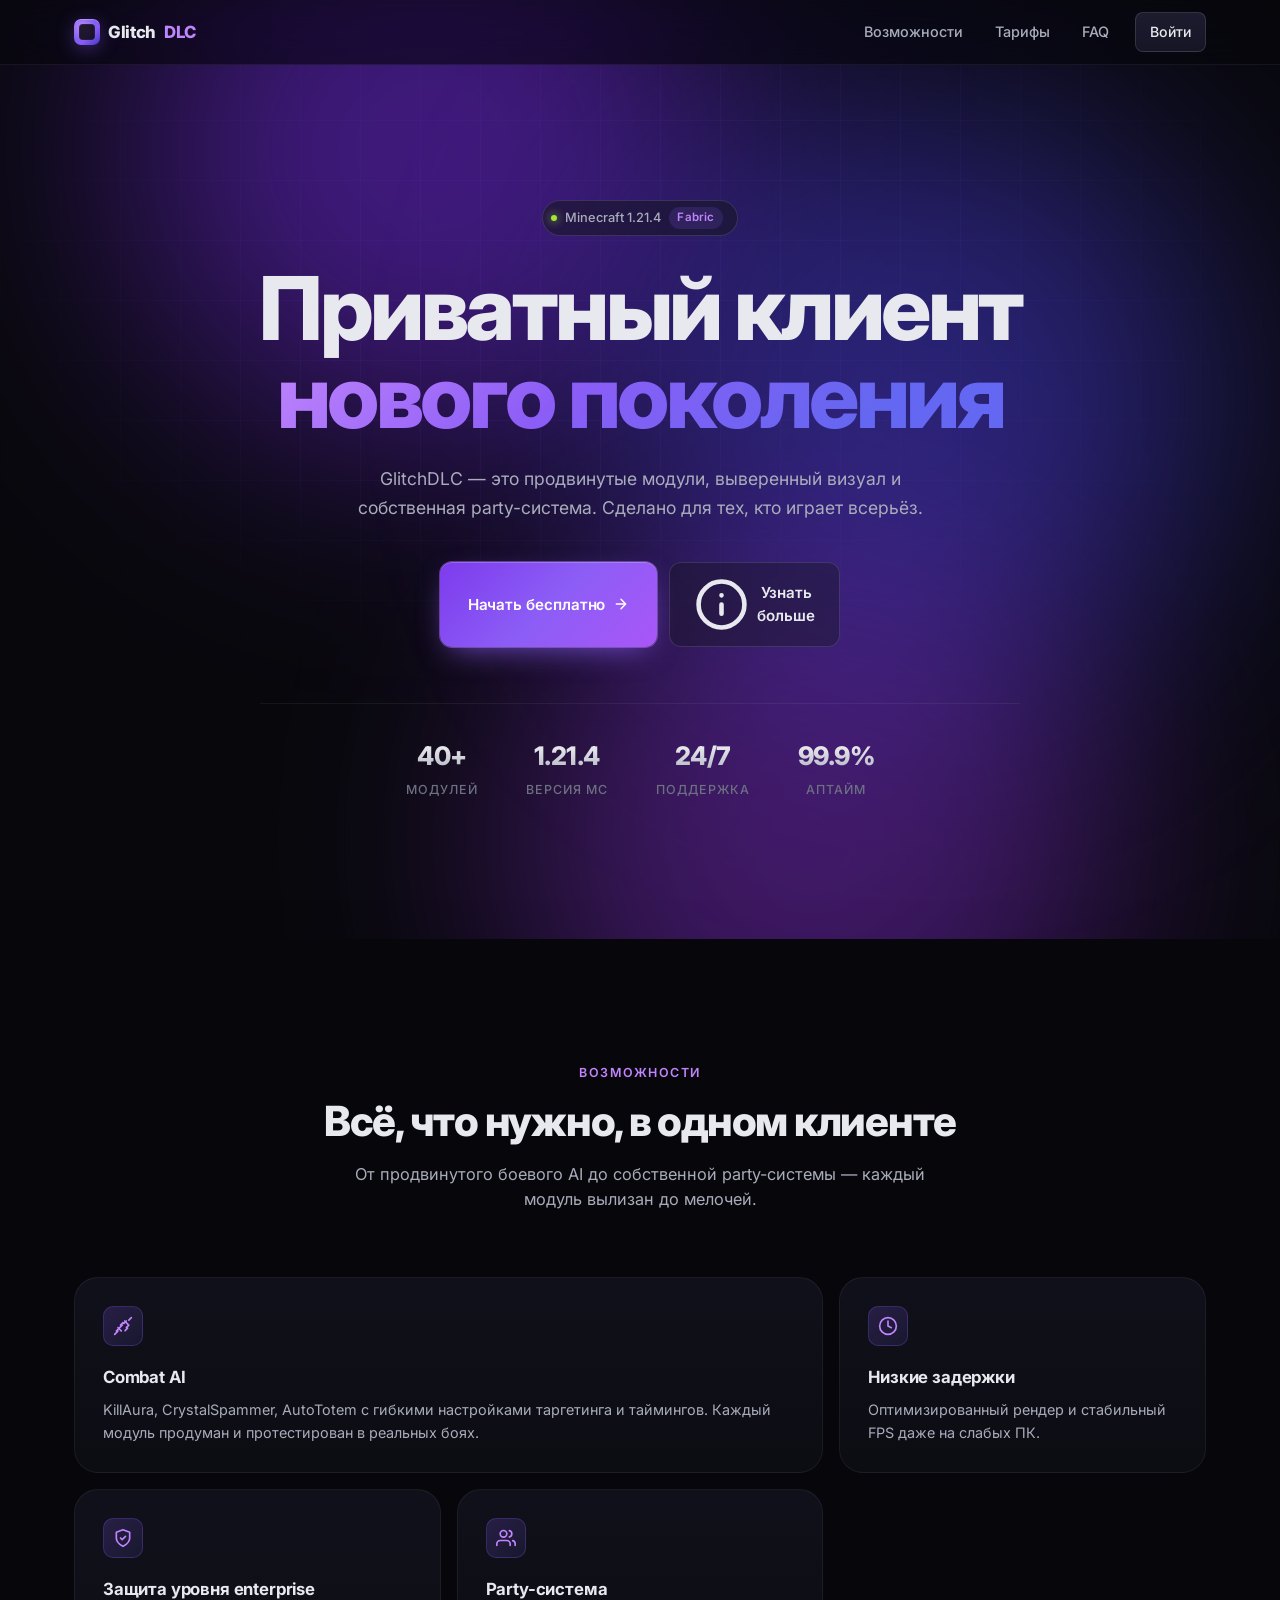
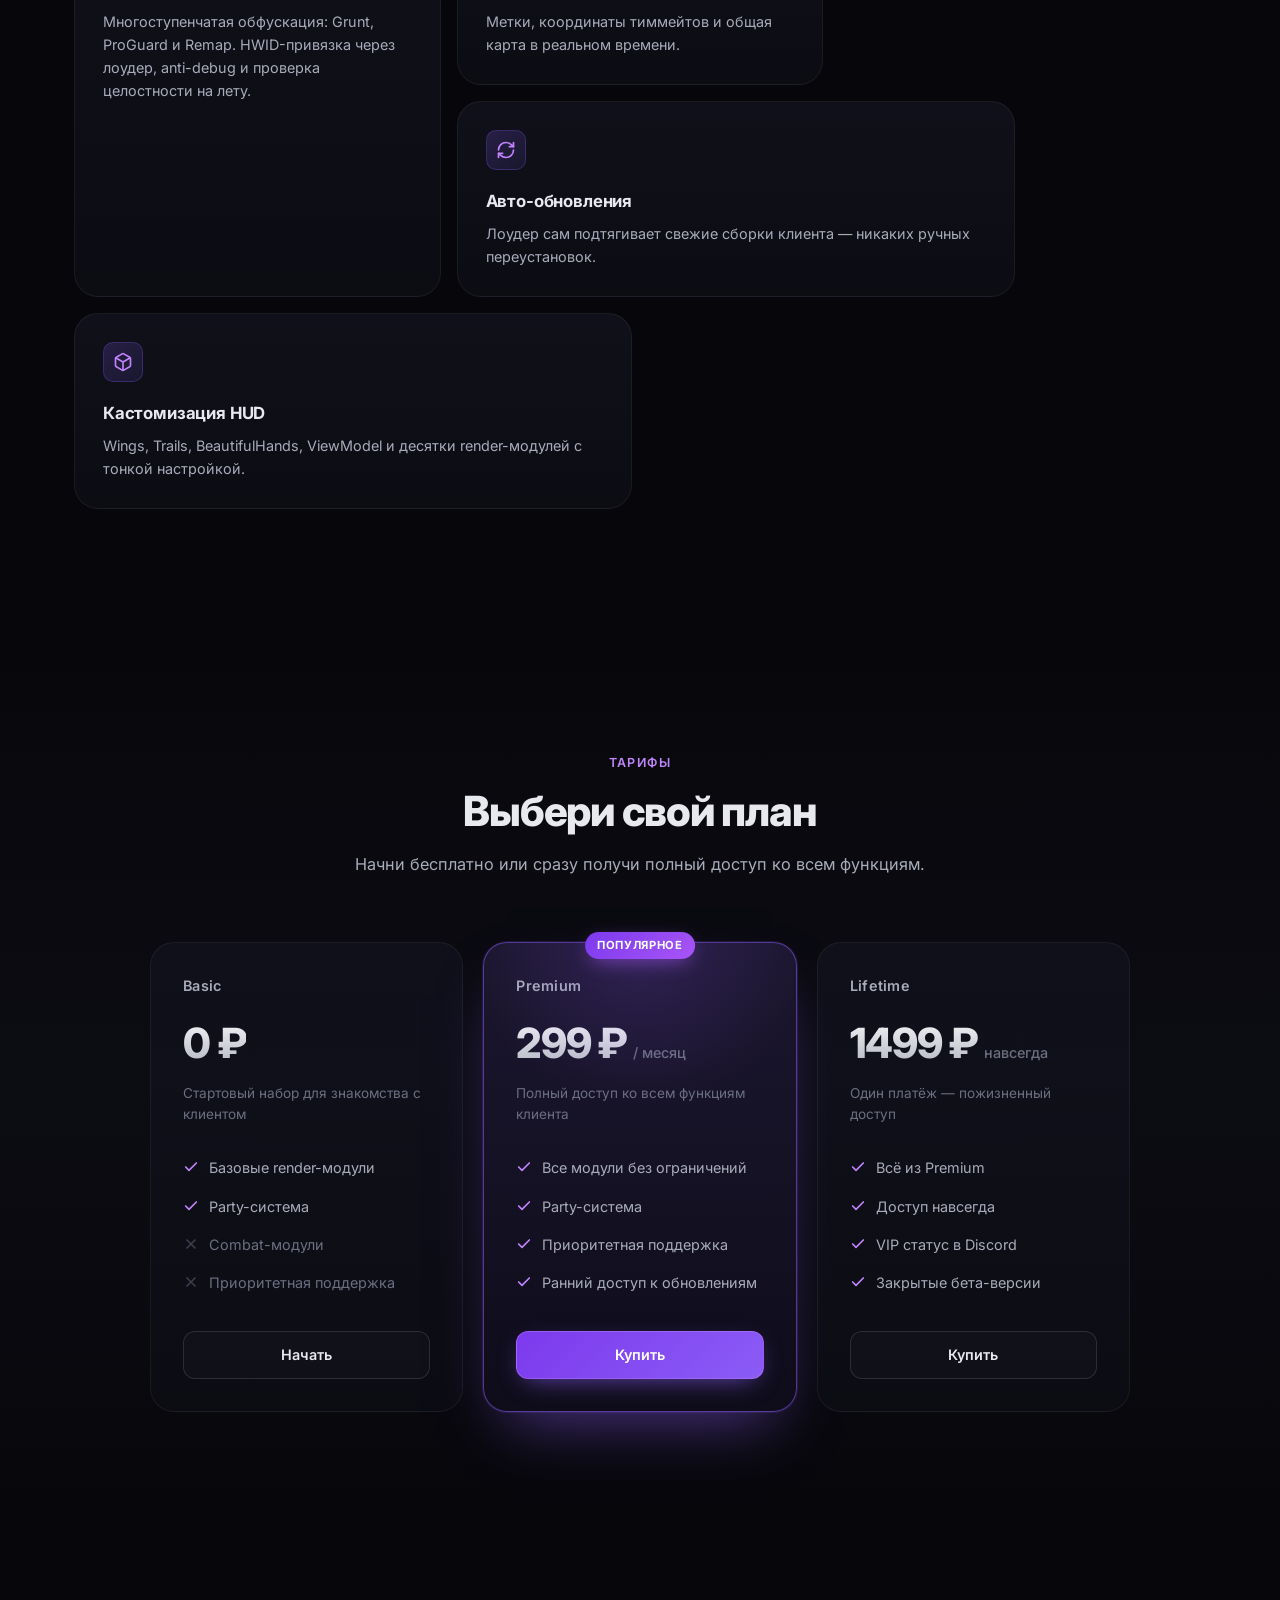
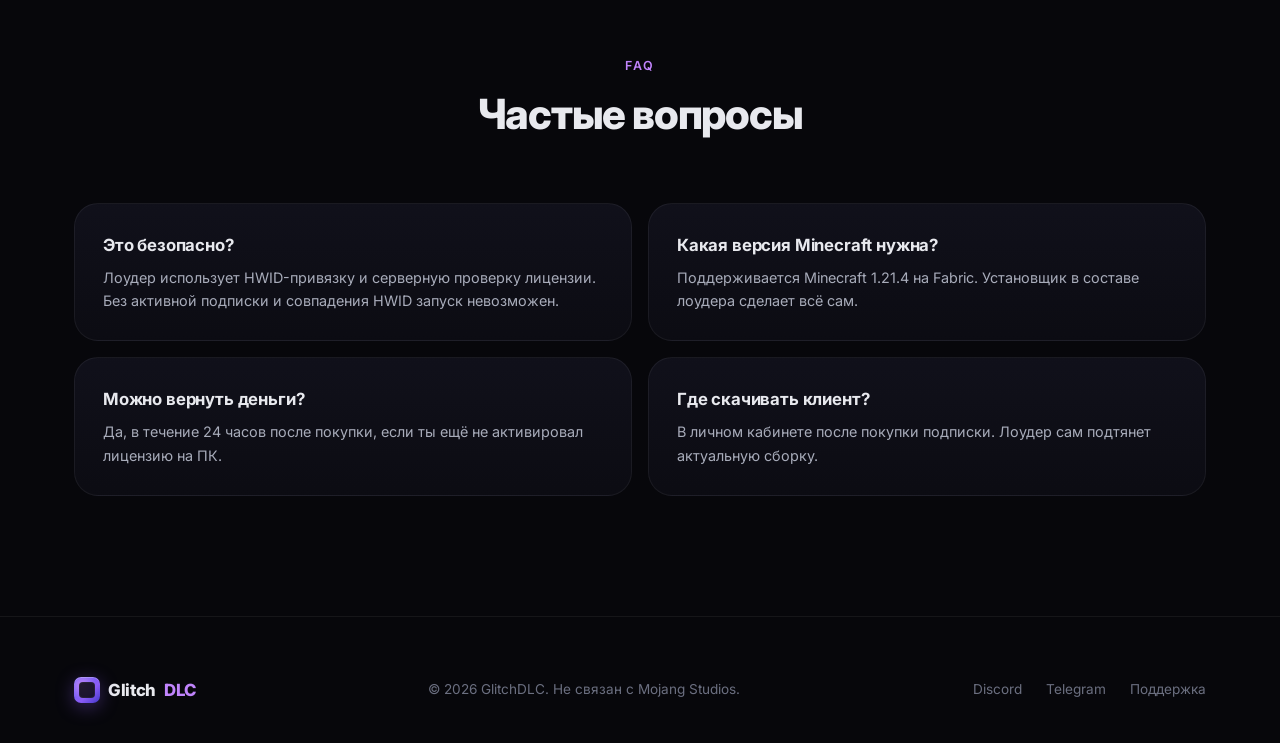
==== index.html @ 5d83c2c0 "Add files via upload" ====
<!DOCTYPE html>
<html lang="ru">
<head>
  <meta charset="UTF-8" />
  <meta name="viewport" content="width=device-width, initial-scale=1.0" />
  <title>GlitchDLC — приватный Minecraft клиент</title>
  <meta name="description" content="GlitchDLC — приватный клиент для Minecraft 1.21.4 с продвинутыми модулями, party-системой и надёжной защитой." />
  <link rel="stylesheet" href="style.css" />
  <link rel="preconnect" href="https://fonts.googleapis.com" />
  <link rel="preconnect" href="https://fonts.gstatic.com" crossorigin />
  <link href="https://fonts.googleapis.com/css2?family=Inter:wght@400;500;600;700;800&family=JetBrains+Mono:wght@400;500&display=swap" rel="stylesheet" />
</head>
<body>

<!-- NAV -->
<nav class="nav">
  <div class="nav-inner">
    <a class="logo" href="/">
      <span class="logo-mark"></span>
      Glitch<span>DLC</span>
    </a>
    <div class="nav-links">
      <a href="#features">Возможности</a>
      <a href="#pricing">Тарифы</a>
      <a href="#faq">FAQ</a>
      <a href="dashboard.html" class="btn-nav btn-primary-nav" id="nav-dashboard">Кабинет</a>
      <a href="login.html"     class="btn-nav" id="nav-login">Войти</a>
    </div>
  </div>
</nav>

<!-- HERO -->
<section class="hero">
  <div class="hero-grid"></div>
  <div class="hero-glow g1"></div>
  <div class="hero-glow g2"></div>
  <div class="hero-glow g3"></div>

  <div class="container">
    <div class="eyebrow fade-in">
      <span class="dot"></span>
      <span>Minecraft 1.21.4</span>
      <span class="pill">Fabric</span>
    </div>

    <h1 class="fade-in d1">
      Приватный клиент<br />
      <span class="gradient">нового поколения</span>
    </h1>

    <p class="hero-sub fade-in d2">
      GlitchDLC — это продвинутые модули, выверенный визуал и собственная party-система.
      Сделано для тех, кто играет всерьёз.
    </p>

    <div class="hero-btns fade-in d3">
      <a href="register.html" class="btn-primary">
        Начать бесплатно
        <svg viewBox="0 0 24 24" fill="none" stroke="currentColor" stroke-width="2.2" stroke-linecap="round" stroke-linejoin="round"><path d="M5 12h14M12 5l7 7-7 7"/></svg>
      </a>
      <a href="#features" class="btn-ghost">
        <svg viewBox="0 0 24 24" fill="none" stroke="currentColor" stroke-width="2" stroke-linecap="round" stroke-linejoin="round"><circle cx="12" cy="12" r="10"/><path d="M12 16v-4M12 8h.01"/></svg>
        Узнать больше
      </a>
    </div>

    <div class="hero-stats fade-in d4">
      <div class="hero-stat">
        <div class="value">40+</div>
        <div class="label">Модулей</div>
      </div>
      <div class="hero-stat">
        <div class="value">1.21.4</div>
        <div class="label">Версия MC</div>
      </div>
      <div class="hero-stat">
        <div class="value">24/7</div>
        <div class="label">Поддержка</div>
      </div>
      <div class="hero-stat">
        <div class="value">99.9%</div>
        <div class="label">Аптайм</div>
      </div>
    </div>
  </div>
</section>

<!-- FEATURES -->
<section class="section" id="features">
  <div class="container">
    <div class="section-head">
      <div class="section-eyebrow">Возможности</div>
      <h2 class="section-title">Всё, что нужно, в одном клиенте</h2>
      <p class="section-sub">От продвинутого боевого AI до собственной party-системы — каждый модуль вылизан до мелочей.</p>
    </div>

    <div class="features-grid">

      <div class="feature f-wide">
        <span class="feature-icon">
          <svg viewBox="0 0 24 24" fill="none" stroke="currentColor" stroke-width="2" stroke-linecap="round" stroke-linejoin="round"><path d="m14.5 17.5 3-3M9 11l3-3M2 22l3-3M22 2l-3 3M16 6l-3 3M11 11l-7 7M19 11l-3 3M6 18l-3 3"/><path d="m6 14 4 4M14 6l4 4"/></svg>
        </span>
        <h3>Combat AI</h3>
        <p>KillAura, CrystalSpammer, AutoTotem с гибкими настройками таргетинга и таймингов. Каждый модуль продуман и протестирован в реальных боях.</p>
      </div>

      <div class="feature f-third">
        <span class="feature-icon">
          <svg viewBox="0 0 24 24" fill="none" stroke="currentColor" stroke-width="2" stroke-linecap="round" stroke-linejoin="round"><circle cx="12" cy="12" r="10"/><path d="M12 6v6l4 2"/></svg>
        </span>
        <h3>Низкие задержки</h3>
        <p>Оптимизированный рендер и стабильный FPS даже на слабых ПК.</p>
      </div>

      <div class="feature f-tall">
        <span class="feature-icon">
          <svg viewBox="0 0 24 24" fill="none" stroke="currentColor" stroke-width="2" stroke-linecap="round" stroke-linejoin="round"><path d="M12 22s8-4 8-10V5l-8-3-8 3v7c0 6 8 10 8 10Z"/><path d="m9 12 2 2 4-4"/></svg>
        </span>
        <h3>Защита уровня enterprise</h3>
        <p>Многоступенчатая обфускация: Grunt, ProGuard и Remap. HWID-привязка через лоудер, anti-debug и проверка целостности на лету.</p>
      </div>

      <div class="feature f-third">
        <span class="feature-icon">
          <svg viewBox="0 0 24 24" fill="none" stroke="currentColor" stroke-width="2" stroke-linecap="round" stroke-linejoin="round"><path d="M17 21v-2a4 4 0 0 0-4-4H5a4 4 0 0 0-4 4v2"/><circle cx="9" cy="7" r="4"/><path d="M23 21v-2a4 4 0 0 0-3-3.87M16 3.13a4 4 0 0 1 0 7.75"/></svg>
        </span>
        <h3>Party-система</h3>
        <p>Метки, координаты тиммейтов и общая карта в реальном времени.</p>
      </div>

      <div class="feature f-half">
        <span class="feature-icon">
          <svg viewBox="0 0 24 24" fill="none" stroke="currentColor" stroke-width="2" stroke-linecap="round" stroke-linejoin="round"><path d="M3 12a9 9 0 0 1 9-9 9.75 9.75 0 0 1 6.74 2.74L21 8"/><path d="M21 3v5h-5M21 12a9 9 0 0 1-9 9 9.75 9.75 0 0 1-6.74-2.74L3 16"/><path d="M3 21v-5h5"/></svg>
        </span>
        <h3>Авто-обновления</h3>
        <p>Лоудер сам подтягивает свежие сборки клиента — никаких ручных переустановок.</p>
      </div>

      <div class="feature f-half">
        <span class="feature-icon">
          <svg viewBox="0 0 24 24" fill="none" stroke="currentColor" stroke-width="2" stroke-linecap="round" stroke-linejoin="round"><path d="M21 16V8a2 2 0 0 0-1-1.73l-7-4a2 2 0 0 0-2 0l-7 4A2 2 0 0 0 3 8v8a2 2 0 0 0 1 1.73l7 4a2 2 0 0 0 2 0l7-4A2 2 0 0 0 21 16Z"/><path d="m3.3 7 8.7 5 8.7-5M12 22V12"/></svg>
        </span>
        <h3>Кастомизация HUD</h3>
        <p>Wings, Trails, BeautifulHands, ViewModel и десятки render-модулей с тонкой настройкой.</p>
      </div>

    </div>
  </div>
</section>

<!-- PRICING -->
<section class="section pricing" id="pricing">
  <div class="container">
    <div class="section-head">
      <div class="section-eyebrow">Тарифы</div>
      <h2 class="section-title">Выбери свой план</h2>
      <p class="section-sub">Начни бесплатно или сразу получи полный доступ ко всем функциям.</p>
    </div>

    <div class="pricing-grid">

      <div class="plan">
        <div class="plan-name">Basic</div>
        <div class="plan-price">
          <span class="num">0 ₽</span>
        </div>
        <div class="plan-desc">Стартовый набор для знакомства с клиентом</div>
        <ul class="plan-features">
          <li><svg viewBox="0 0 24 24" fill="none" stroke="currentColor" stroke-width="2.5" stroke-linecap="round" stroke-linejoin="round"><polyline points="20 6 9 17 4 12"/></svg>Базовые render-модули</li>
          <li><svg viewBox="0 0 24 24" fill="none" stroke="currentColor" stroke-width="2.5" stroke-linecap="round" stroke-linejoin="round"><polyline points="20 6 9 17 4 12"/></svg>Party-система</li>
          <li class="muted"><svg viewBox="0 0 24 24" fill="none" stroke="currentColor" stroke-width="2.5" stroke-linecap="round" stroke-linejoin="round"><line x1="18" y1="6" x2="6" y2="18"/><line x1="6" y1="6" x2="18" y2="18"/></svg>Combat-модули</li>
          <li class="muted"><svg viewBox="0 0 24 24" fill="none" stroke="currentColor" stroke-width="2.5" stroke-linecap="round" stroke-linejoin="round"><line x1="18" y1="6" x2="6" y2="18"/><line x1="6" y1="6" x2="18" y2="18"/></svg>Приоритетная поддержка</li>
        </ul>
        <a href="register.html" class="btn-plan">Начать</a>
      </div>

      <div class="plan popular">
        <div class="plan-badge">Популярное</div>
        <div class="plan-name">Premium</div>
        <div class="plan-price">
          <span class="num">299 ₽</span>
          <span class="per">/ месяц</span>
        </div>
        <div class="plan-desc">Полный доступ ко всем функциям клиента</div>
        <ul class="plan-features">
          <li><svg viewBox="0 0 24 24" fill="none" stroke="currentColor" stroke-width="2.5" stroke-linecap="round" stroke-linejoin="round"><polyline points="20 6 9 17 4 12"/></svg>Все модули без ограничений</li>
          <li><svg viewBox="0 0 24 24" fill="none" stroke="currentColor" stroke-width="2.5" stroke-linecap="round" stroke-linejoin="round"><polyline points="20 6 9 17 4 12"/></svg>Party-система</li>
          <li><svg viewBox="0 0 24 24" fill="none" stroke="currentColor" stroke-width="2.5" stroke-linecap="round" stroke-linejoin="round"><polyline points="20 6 9 17 4 12"/></svg>Приоритетная поддержка</li>
          <li><svg viewBox="0 0 24 24" fill="none" stroke="currentColor" stroke-width="2.5" stroke-linecap="round" stroke-linejoin="round"><polyline points="20 6 9 17 4 12"/></svg>Ранний доступ к обновлениям</li>
        </ul>
        <a href="register.html" class="btn-plan btn-plan-primary">Купить</a>
      </div>

      <div class="plan">
        <div class="plan-name">Lifetime</div>
        <div class="plan-price">
          <span class="num">1499 ₽</span>
          <span class="per">навсегда</span>
        </div>
        <div class="plan-desc">Один платёж — пожизненный доступ</div>
        <ul class="plan-features">
          <li><svg viewBox="0 0 24 24" fill="none" stroke="currentColor" stroke-width="2.5" stroke-linecap="round" stroke-linejoin="round"><polyline points="20 6 9 17 4 12"/></svg>Всё из Premium</li>
          <li><svg viewBox="0 0 24 24" fill="none" stroke="currentColor" stroke-width="2.5" stroke-linecap="round" stroke-linejoin="round"><polyline points="20 6 9 17 4 12"/></svg>Доступ навсегда</li>
          <li><svg viewBox="0 0 24 24" fill="none" stroke="currentColor" stroke-width="2.5" stroke-linecap="round" stroke-linejoin="round"><polyline points="20 6 9 17 4 12"/></svg>VIP статус в Discord</li>
          <li><svg viewBox="0 0 24 24" fill="none" stroke="currentColor" stroke-width="2.5" stroke-linecap="round" stroke-linejoin="round"><polyline points="20 6 9 17 4 12"/></svg>Закрытые бета-версии</li>
        </ul>
        <a href="register.html" class="btn-plan">Купить</a>
      </div>

    </div>
  </div>
</section>

<!-- FAQ -->
<section class="section" id="faq">
  <div class="container">
    <div class="section-head">
      <div class="section-eyebrow">FAQ</div>
      <h2 class="section-title">Частые вопросы</h2>
    </div>

    <div class="features-grid">
      <div class="feature f-half">
        <h3>Это безопасно?</h3>
        <p>Лоудер использует HWID-привязку и серверную проверку лицензии. Без активной подписки и совпадения HWID запуск невозможен.</p>
      </div>
      <div class="feature f-half">
        <h3>Какая версия Minecraft нужна?</h3>
        <p>Поддерживается Minecraft 1.21.4 на Fabric. Установщик в составе лоудера сделает всё сам.</p>
      </div>
      <div class="feature f-half">
        <h3>Можно вернуть деньги?</h3>
        <p>Да, в течение 24 часов после покупки, если ты ещё не активировал лицензию на ПК.</p>
      </div>
      <div class="feature f-half">
        <h3>Где скачивать клиент?</h3>
        <p>В личном кабинете после покупки подписки. Лоудер сам подтянет актуальную сборку.</p>
      </div>
    </div>
  </div>
</section>

<!-- FOOTER -->
<footer class="footer">
  <div class="container">
    <div class="footer-inner">
      <a class="logo" href="/">
        <span class="logo-mark"></span>
        Glitch<span>DLC</span>
      </a>
      <p>© 2026 GlitchDLC. Не связан с Mojang Studios.</p>
      <div class="footer-links">
        <a href="#" target="_blank" rel="noopener">Discord</a>
        <a href="#" target="_blank" rel="noopener">Telegram</a>
        <a href="#" target="_blank" rel="noopener">Поддержка</a>
      </div>
    </div>
  </div>
</footer>

<script>
  // показываем нужные кнопки в nav
  const token = localStorage.getItem('gdlc_token');
  if (token) {
    document.getElementById('nav-login').style.display = 'none';
  } else {
    document.getElementById('nav-dashboard').style.display = 'none';
  }

  // mouse-tracking glow для feature карточек
  document.querySelectorAll('.feature').forEach(card => {
    card.addEventListener('mousemove', (e) => {
      const rect = card.getBoundingClientRect();
      const x = ((e.clientX - rect.left) / rect.width) * 100;
      const y = ((e.clientY - rect.top) / rect.height) * 100;
      card.style.setProperty('--mx', x + '%');
      card.style.setProperty('--my', y + '%');
    });
  });
</script>
</body>
</html>
---- style.css ----
/* ─────────────────────────────────────────────────────────────
   GlitchDLC — premium dark theme
   ───────────────────────────────────────────────────────────── */

*, *::before, *::after { box-sizing: border-box; margin: 0; padding: 0; }

:root {
  /* surfaces */
  --bg-0: #07070b;
  --bg-1: #0b0b12;
  --bg-2: #11111c;
  --bg-3: #161624;
  --bg-card: rgba(20, 20, 32, .55);

  /* lines */
  --line:        rgba(255, 255, 255, .06);
  --line-strong: rgba(255, 255, 255, .12);

  /* text */
  --text:    #e8e9ee;
  --text-2:  #a8acba;
  --text-3:  #6b6f80;
  --muted:   #555a6b;

  /* brand */
  --brand:    #8b5cf6;   /* violet */
  --brand-2:  #c084fc;   /* light violet */
  --brand-3:  #6366f1;   /* indigo */
  --acid:     #a3e635;   /* accent green */
  --pink:     #f472b6;

  --ok:    #34d399;
  --warn:  #fbbf24;
  --err:   #f87171;

  /* radii */
  --r-sm: 8px;
  --r:    12px;
  --r-lg: 18px;
  --r-xl: 24px;

  /* fonts */
  --font: 'Inter', -apple-system, BlinkMacSystemFont, sans-serif;
  --mono: ui-monospace, 'JetBrains Mono', 'SF Mono', Menlo, monospace;
}

html { scroll-behavior: smooth; -webkit-font-smoothing: antialiased; }

body {
  font-family: var(--font);
  background: var(--bg-0);
  color: var(--text);
  line-height: 1.55;
  min-height: 100vh;
  overflow-x: hidden;
  position: relative;
}

/* global noise overlay */
body::before {
  content: '';
  position: fixed; inset: 0;
  pointer-events: none;
  z-index: 1;
  opacity: .035;
  mix-blend-mode: overlay;
  background-image: url("data:image/svg+xml;utf8,<svg xmlns='http://www.w3.org/2000/svg' width='200' height='200'><filter id='n'><feTurbulence type='fractalNoise' baseFrequency='0.9' numOctaves='2' stitchTiles='stitch'/><feColorMatrix values='0 0 0 0 1 0 0 0 0 1 0 0 0 0 1 0 0 0 0.6 0'/></filter><rect width='100%25' height='100%25' filter='url(%23n)'/></svg>");
}

a { color: inherit; text-decoration: none; }
button { font-family: inherit; }

/* selection */
::selection { background: rgba(139, 92, 246, .35); color: #fff; }

/* scrollbar */
::-webkit-scrollbar { width: 10px; height: 10px; }
::-webkit-scrollbar-track { background: var(--bg-0); }
::-webkit-scrollbar-thumb { background: #1d1d2c; border-radius: 8px; }
::-webkit-scrollbar-thumb:hover { background: #2a2a3f; }

/* layout helpers */
.container {
  max-width: 1180px;
  margin: 0 auto;
  padding: 0 24px;
  position: relative;
  z-index: 2;
}

/* ─────────────────────────────────────────────────────────────
   NAV
   ───────────────────────────────────────────────────────────── */
.nav {
  position: fixed; top: 0; left: 0; right: 0; z-index: 50;
  background: rgba(7, 7, 11, .65);
  backdrop-filter: blur(20px) saturate(140%);
  -webkit-backdrop-filter: blur(20px) saturate(140%);
  border-bottom: 1px solid var(--line);
}
.nav-inner {
  max-width: 1180px; margin: 0 auto; padding: 0 24px;
  height: 64px;
  display: flex; align-items: center; justify-content: space-between;
  gap: 24px;
}

.logo {
  font-size: 1.05rem;
  font-weight: 800;
  letter-spacing: -.02em;
  display: inline-flex; align-items: center; gap: 8px;
  position: relative;
}
.logo-mark {
  width: 26px; height: 26px;
  border-radius: 7px;
  background:
    radial-gradient(circle at 30% 30%, #c084fc 0%, transparent 55%),
    linear-gradient(135deg, #6366f1, #8b5cf6 60%, #4338ca);
  box-shadow:
    inset 0 1px 0 rgba(255,255,255,.25),
    0 4px 18px rgba(139, 92, 246, .35);
  position: relative;
}
.logo-mark::after {
  content: ''; position: absolute; inset: 5px;
  border-radius: 4px;
  background: rgba(7,7,11,.85);
  box-shadow: inset 0 0 0 1px rgba(255,255,255,.05);
}
.logo span { color: var(--brand-2); }

.nav-links {
  display: flex; align-items: center; gap: 4px;
  font-size: .9rem;
}
.nav-links a {
  color: var(--text-2);
  padding: 8px 14px;
  border-radius: var(--r-sm);
  transition: color .15s, background .15s;
  font-weight: 500;
}
.nav-links a:hover { color: var(--text); background: rgba(255,255,255,.04); }

.btn-nav {
  margin-left: 8px;
  padding: 9px 16px;
  border-radius: var(--r-sm);
  background: linear-gradient(180deg, #1d1b2e, #161526);
  border: 1px solid var(--line-strong);
  color: var(--text) !important;
  font-weight: 600;
  font-size: .88rem;
  transition: border-color .15s, transform .15s;
}
.btn-nav:hover { border-color: rgba(139, 92, 246, .55); background: linear-gradient(180deg, #221f37, #181628) !important; }
.btn-nav.btn-primary-nav {
  background: linear-gradient(135deg, #7c3aed, #8b5cf6);
  border-color: rgba(192, 132, 252, .4);
  box-shadow: 0 6px 24px -8px rgba(139, 92, 246, .65);
}
.btn-nav.btn-primary-nav:hover { background: linear-gradient(135deg, #8b5cf6, #a855f7) !important; }

.nav-mobile-toggle { display: none; }

/* ─────────────────────────────────────────────────────────────
   HERO
   ───────────────────────────────────────────────────────────── */
.hero {
  position: relative;
  padding: 200px 0 140px;
  text-align: center;
  overflow: hidden;
  isolation: isolate;
}

/* animated grid */
.hero-grid {
  position: absolute; inset: 0;
  background-image:
    linear-gradient(rgba(139, 92, 246, .07) 1px, transparent 1px),
    linear-gradient(90deg, rgba(139, 92, 246, .07) 1px, transparent 1px);
  background-size: 60px 60px;
  mask-image: radial-gradient(ellipse 70% 60% at 50% 30%, #000 30%, transparent 80%);
  -webkit-mask-image: radial-gradient(ellipse 70% 60% at 50% 30%, #000 30%, transparent 80%);
  z-index: -2;
}

/* glow blobs */
.hero-glow {
  position: absolute; z-index: -1;
  width: 600px; height: 600px;
  border-radius: 50%;
  filter: blur(120px);
  opacity: .55;
  pointer-events: none;
}
.hero-glow.g1 { top: -150px; left: 10%; background: #6d28d9; animation: float 14s ease-in-out infinite; }
.hero-glow.g2 { top:  100px; right: 5%; background: #4338ca; animation: float 18s ease-in-out infinite reverse; }
.hero-glow.g3 { bottom: -200px; left: 40%; background: #9333ea; opacity: .4; animation: float 22s ease-in-out infinite; }

@keyframes float {
  0%, 100% { transform: translate(0, 0) scale(1); }
  33%      { transform: translate(40px, -30px) scale(1.05); }
  66%      { transform: translate(-30px, 20px) scale(.97); }
}

.eyebrow {
  display: inline-flex; align-items: center; gap: 8px;
  padding: 6px 14px 6px 8px;
  border-radius: 999px;
  border: 1px solid var(--line-strong);
  background: rgba(20, 20, 32, .55);
  backdrop-filter: blur(8px);
  font-size: .8rem;
  color: var(--text-2);
  font-weight: 500;
  margin-bottom: 28px;
}
.eyebrow .dot {
  width: 6px; height: 6px; border-radius: 50%;
  background: var(--acid);
  box-shadow: 0 0 10px var(--acid);
  animation: pulse 2s ease-in-out infinite;
}
.eyebrow .pill {
  padding: 2px 8px;
  background: rgba(139, 92, 246, .16);
  border-radius: 999px;
  color: var(--brand-2);
  font-weight: 600;
  font-size: .72rem;
  letter-spacing: .02em;
}
@keyframes pulse {
  0%, 100% { opacity: 1; transform: scale(1); }
  50%      { opacity: .5; transform: scale(.85); }
}

.hero h1 {
  font-size: clamp(2.6rem, 7vw, 5.5rem);
  font-weight: 800;
  line-height: 1;
  letter-spacing: -.04em;
  margin-bottom: 24px;
}
.gradient {
  background: linear-gradient(135deg, #c084fc 0%, #8b5cf6 40%, #6366f1 80%);
  -webkit-background-clip: text;
  -webkit-text-fill-color: transparent;
  background-clip: text;
}

.hero-sub {
  font-size: 1.1rem;
  color: var(--text-2);
  max-width: 620px;
  margin: 0 auto 40px;
  line-height: 1.65;
}

.hero-btns {
  display: flex; gap: 12px; justify-content: center; flex-wrap: wrap;
  margin-bottom: 56px;
}

.btn-primary {
  position: relative;
  padding: 14px 28px;
  border-radius: var(--r);
  background: linear-gradient(135deg, #7c3aed, #8b5cf6 50%, #a855f7);
  color: #fff;
  font-weight: 600;
  font-size: .95rem;
  letter-spacing: -.005em;
  transition: transform .2s, box-shadow .2s;
  box-shadow:
    0 0 0 1px rgba(192, 132, 252, .4),
    0 10px 30px -10px rgba(139, 92, 246, .8),
    inset 0 1px 0 rgba(255, 255, 255, .2);
  display: inline-flex; align-items: center; gap: 8px;
}
.btn-primary:hover { transform: translateY(-1px); box-shadow:
    0 0 0 1px rgba(192, 132, 252, .55),
    0 14px 36px -10px rgba(139, 92, 246, .95),
    inset 0 1px 0 rgba(255, 255, 255, .25); }
.btn-primary svg { width: 16px; height: 16px; }

.btn-ghost {
  padding: 14px 24px;
  border-radius: var(--r);
  border: 1px solid var(--line-strong);
  background: rgba(20, 20, 32, .4);
  backdrop-filter: blur(6px);
  color: var(--text);
  font-weight: 600;
  font-size: .95rem;
  transition: border-color .2s, background .2s;
  display: inline-flex; align-items: center; gap: 8px;
}
.btn-ghost:hover { border-color: rgba(139, 92, 246, .5); background: rgba(40, 35, 65, .5); }

/* hero stats */
.hero-stats {
  display: flex; justify-content: center; flex-wrap: wrap;
  gap: 48px;
  padding-top: 32px;
  border-top: 1px solid var(--line);
  max-width: 760px;
  margin: 0 auto;
}
.hero-stat .value {
  font-size: 1.6rem; font-weight: 800; letter-spacing: -.02em;
  background: linear-gradient(180deg, #fff, #a8acba);
  -webkit-background-clip: text;
  -webkit-text-fill-color: transparent;
}
.hero-stat .label {
  font-size: .78rem; color: var(--text-3); text-transform: uppercase; letter-spacing: .08em; font-weight: 500;
  margin-top: 4px;
}

/* ─────────────────────────────────────────────────────────────
   SECTION TITLES
   ───────────────────────────────────────────────────────────── */
.section { padding: 120px 0; position: relative; }
.section-head { text-align: center; margin-bottom: 64px; }
.section-eyebrow {
  display: inline-block;
  font-size: .78rem; font-weight: 600; letter-spacing: .12em;
  text-transform: uppercase; color: var(--brand-2); margin-bottom: 16px;
}
.section-title {
  font-size: clamp(1.8rem, 3.5vw, 2.6rem);
  font-weight: 800;
  letter-spacing: -.03em;
  line-height: 1.15;
  margin-bottom: 16px;
}
.section-sub {
  color: var(--text-2);
  font-size: 1.02rem;
  max-width: 580px;
  margin: 0 auto;
}

/* ─────────────────────────────────────────────────────────────
   FEATURES (bento)
   ───────────────────────────────────────────────────────────── */
.features-grid {
  display: grid;
  grid-template-columns: repeat(6, 1fr);
  gap: 16px;
}

.feature {
  position: relative;
  background: linear-gradient(180deg, rgba(22, 22, 36, .65), rgba(15, 15, 24, .65));
  border: 1px solid var(--line);
  border-radius: var(--r-xl);
  padding: 28px;
  overflow: hidden;
  transition: border-color .2s, transform .2s;
  isolation: isolate;
}
.feature::before {
  content: ''; position: absolute; inset: 0; z-index: -1;
  background: radial-gradient(450px circle at var(--mx, 50%) var(--my, 0%), rgba(139, 92, 246, .12), transparent 50%);
  opacity: 0; transition: opacity .25s;
}
.feature:hover { border-color: rgba(139, 92, 246, .25); transform: translateY(-2px); }
.feature:hover::before { opacity: 1; }

.feature-icon {
  width: 40px; height: 40px;
  border-radius: 10px;
  display: inline-flex; align-items: center; justify-content: center;
  background: linear-gradient(135deg, rgba(139, 92, 246, .2), rgba(99, 102, 241, .1));
  border: 1px solid rgba(139, 92, 246, .25);
  color: var(--brand-2);
  margin-bottom: 18px;
}
.feature-icon svg { width: 20px; height: 20px; }
.feature h3 { font-size: 1.05rem; font-weight: 700; margin-bottom: 8px; letter-spacing: -.01em; }
.feature p { color: var(--text-2); font-size: .9rem; line-height: 1.6; }

/* bento layout */
.feature.f-wide  { grid-column: span 4; }
.feature.f-tall  { grid-column: span 2; grid-row: span 2; }
.feature.f-half  { grid-column: span 3; }
.feature.f-third { grid-column: span 2; }

/* ─────────────────────────────────────────────────────────────
   PRICING
   ───────────────────────────────────────────────────────────── */
.pricing { background: linear-gradient(180deg, transparent, rgba(15, 15, 24, .6) 50%, transparent); }

.pricing-grid {
  display: grid;
  grid-template-columns: repeat(3, 1fr);
  gap: 20px;
  max-width: 980px;
  margin: 0 auto;
}

.plan {
  position: relative;
  background: linear-gradient(180deg, rgba(22, 22, 36, .55), rgba(15, 15, 24, .55));
  border: 1px solid var(--line);
  border-radius: var(--r-xl);
  padding: 32px;
  display: flex; flex-direction: column;
  transition: border-color .2s, transform .2s;
}
.plan:hover { border-color: rgba(139, 92, 246, .2); transform: translateY(-3px); }

.plan.popular {
  border: 1px solid rgba(139, 92, 246, .55);
  background:
    linear-gradient(180deg, rgba(45, 30, 80, .35), rgba(20, 15, 40, .35)),
    linear-gradient(180deg, rgba(22, 22, 36, .55), rgba(15, 15, 24, .55));
  box-shadow:
    0 0 0 1px rgba(139, 92, 246, .15),
    0 30px 60px -25px rgba(139, 92, 246, .55);
}
.plan.popular::before {
  content: ''; position: absolute; inset: 0; pointer-events: none;
  border-radius: var(--r-xl);
  background:
    radial-gradient(ellipse 80% 50% at 50% 0%, rgba(139, 92, 246, .25), transparent 70%);
  opacity: .8;
}

.plan-badge {
  position: absolute; top: -11px; left: 50%; transform: translateX(-50%);
  font-size: .7rem; font-weight: 700; letter-spacing: .06em; text-transform: uppercase;
  color: #fff;
  background: linear-gradient(135deg, #7c3aed, #a855f7);
  padding: 5px 12px;
  border-radius: 999px;
  white-space: nowrap;
  box-shadow: 0 6px 20px -6px rgba(168, 85, 247, .8);
}

.plan-name { font-size: .9rem; font-weight: 600; color: var(--text-2); letter-spacing: .02em; margin-bottom: 14px; }
.plan-price { display: flex; align-items: baseline; gap: 6px; margin-bottom: 8px; }
.plan-price .num {
  font-size: 2.6rem; font-weight: 800; letter-spacing: -.03em;
  background: linear-gradient(180deg, #fff, #a8acba);
  -webkit-background-clip: text;
  -webkit-text-fill-color: transparent;
}
.plan-price .per { font-size: .9rem; color: var(--text-3); font-weight: 500; }
.plan-desc { font-size: .85rem; color: var(--text-3); margin-bottom: 24px; }

.plan-features { list-style: none; margin-bottom: 28px; flex-grow: 1; }
.plan-features li {
  display: flex; align-items: flex-start; gap: 10px;
  padding: 8px 0;
  font-size: .9rem;
  color: var(--text-2);
}
.plan-features li svg { width: 16px; height: 16px; flex-shrink: 0; margin-top: 2px; color: var(--brand-2); }
.plan-features li.muted { color: var(--text-3); }
.plan-features li.muted svg { color: var(--text-3); opacity: .5; }

.btn-plan {
  display: block;
  text-align: center;
  padding: 12px 18px;
  border-radius: var(--r);
  border: 1px solid var(--line-strong);
  background: rgba(255, 255, 255, .02);
  color: var(--text);
  font-weight: 600;
  font-size: .9rem;
  transition: border-color .15s, background .15s;
}
.btn-plan:hover { border-color: rgba(139, 92, 246, .5); background: rgba(139, 92, 246, .08); }

.btn-plan-primary {
  background: linear-gradient(135deg, #7c3aed, #8b5cf6);
  border-color: rgba(192, 132, 252, .4);
  color: #fff;
  box-shadow: 0 8px 26px -10px rgba(139, 92, 246, .8);
}
.btn-plan-primary:hover { background: linear-gradient(135deg, #8b5cf6, #a855f7); border-color: rgba(192, 132, 252, .6); }

/* ─────────────────────────────────────────────────────────────
   FOOTER
   ───────────────────────────────────────────────────────────── */
.footer {
  padding: 60px 0 40px;
  border-top: 1px solid var(--line);
  position: relative;
}
.footer-inner {
  display: flex; align-items: center; justify-content: space-between;
  flex-wrap: wrap; gap: 20px;
}
.footer p { color: var(--text-3); font-size: .85rem; }
.footer-links { display: flex; gap: 24px; }
.footer-links a { color: var(--text-3); font-size: .85rem; transition: color .15s; }
.footer-links a:hover { color: var(--text); }

/* ─────────────────────────────────────────────────────────────
   AUTH
   ───────────────────────────────────────────────────────────── */
.auth-page {
  min-height: 100vh;
  display: flex; align-items: center; justify-content: center;
  padding: 120px 24px 60px;
  position: relative;
  overflow: hidden;
}
.auth-page .hero-grid { z-index: 0; }
.auth-page .hero-glow { z-index: 0; }

.auth-card {
  position: relative; z-index: 2;
  background: rgba(15, 15, 24, .7);
  backdrop-filter: blur(20px) saturate(140%);
  -webkit-backdrop-filter: blur(20px) saturate(140%);
  border: 1px solid var(--line-strong);
  border-radius: var(--r-xl);
  padding: 40px 36px;
  width: 100%;
  max-width: 420px;
  box-shadow:
    0 30px 80px -30px rgba(0, 0, 0, .8),
    inset 0 1px 0 rgba(255, 255, 255, .05);
}
.auth-card h2 {
  font-size: 1.6rem; font-weight: 800; letter-spacing: -.02em; margin-bottom: 6px;
}
.auth-card .sub { color: var(--text-2); font-size: .92rem; margin-bottom: 28px; }

.form-group { margin-bottom: 16px; }
.form-group label {
  display: block;
  font-size: .8rem; font-weight: 600;
  margin-bottom: 7px;
  color: var(--text-2);
  letter-spacing: .01em;
}
.form-group input {
  width: 100%;
  padding: 12px 14px;
  background: rgba(7, 7, 11, .55);
  border: 1px solid var(--line-strong);
  border-radius: var(--r);
  color: var(--text);
  font-size: .92rem;
  font-family: inherit;
  transition: border-color .15s, background .15s, box-shadow .15s;
  outline: none;
}
.form-group input::placeholder { color: var(--text-3); }
.form-group input:hover { border-color: rgba(255, 255, 255, .18); }
.form-group input:focus {
  border-color: var(--brand);
  background: rgba(7, 7, 11, .8);
  box-shadow: 0 0 0 4px rgba(139, 92, 246, .12);
}

.btn-submit {
  width: 100%;
  padding: 13px;
  border-radius: var(--r);
  background: linear-gradient(135deg, #7c3aed, #8b5cf6 60%, #a855f7);
  color: #fff;
  font-weight: 700;
  font-size: .95rem;
  border: 1px solid rgba(192, 132, 252, .4);
  cursor: pointer;
  transition: transform .15s, box-shadow .15s, opacity .15s;
  margin-top: 8px;
  box-shadow:
    0 10px 28px -10px rgba(139, 92, 246, .8),
    inset 0 1px 0 rgba(255, 255, 255, .2);
}
.btn-submit:hover { transform: translateY(-1px); }
.btn-submit:disabled { opacity: .55; cursor: not-allowed; transform: none; }

.auth-footer {
  text-align: center;
  margin-top: 24px;
  font-size: .87rem;
  color: var(--text-2);
  padding-top: 20px;
  border-top: 1px solid var(--line);
}
.auth-footer a { color: var(--brand-2); font-weight: 600; }
.auth-footer a:hover { color: #fff; }

.msg {
  padding: 11px 14px;
  border-radius: var(--r);
  font-size: .86rem;
  margin-bottom: 16px;
  display: none;
  border: 1px solid;
  align-items: flex-start;
  gap: 10px;
}
.msg.error   { background: rgba(248, 113, 113, .08); border-color: rgba(248, 113, 113, .25); color: #fca5a5; }
.msg.success { background: rgba(52, 211, 153, .08);  border-color: rgba(52, 211, 153, .3);   color: #6ee7b7; }

/* ─────────────────────────────────────────────────────────────
   DASHBOARD
   ───────────────────────────────────────────────────────────── */
.dashboard {
  min-height: 100vh;
  padding: 100px 24px 60px;
  position: relative;
}
.dashboard-inner {
  max-width: 1080px;
  margin: 0 auto;
}

.dash-header {
  display: flex; align-items: flex-start; justify-content: space-between;
  flex-wrap: wrap; gap: 16px;
  margin-bottom: 40px;
}
.dash-header h1 {
  font-size: 2rem;
  font-weight: 800;
  letter-spacing: -.02em;
  margin-bottom: 6px;
}
.dash-header .welcome { color: var(--text-2); font-size: .95rem; }

/* status badge */
.sub-badge {
  display: inline-flex; align-items: center; gap: 7px;
  padding: 6px 12px;
  font-size: .78rem;
  font-weight: 600;
  border-radius: 999px;
  background: rgba(52, 211, 153, .12);
  color: #6ee7b7;
  border: 1px solid rgba(52, 211, 153, .25);
}
.sub-badge.inactive {
  background: rgba(248, 113, 113, .1);
  color: #fca5a5;
  border-color: rgba(248, 113, 113, .25);
}
.sub-badge .dot { width: 6px; height: 6px; border-radius: 50%; background: currentColor; box-shadow: 0 0 8px currentColor; }

.cards-row {
  display: grid;
  grid-template-columns: repeat(3, 1fr);
  gap: 16px;
  margin-bottom: 24px;
}

.info-card {
  background: linear-gradient(180deg, rgba(22, 22, 36, .6), rgba(15, 15, 24, .6));
  border: 1px solid var(--line);
  border-radius: var(--r-xl);
  padding: 22px;
}
.info-card .label {
  font-size: .73rem;
  color: var(--text-3);
  font-weight: 600;
  text-transform: uppercase;
  letter-spacing: .1em;
  margin-bottom: 10px;
  display: flex; align-items: center; gap: 6px;
}
.info-card .label svg { width: 13px; height: 13px; }
.info-card .value {
  font-size: 1.3rem;
  font-weight: 700;
  letter-spacing: -.01em;
}

.sub-active  { color: #6ee7b7; }
.sub-expired { color: #fca5a5; }

/* download big card */
.download-section {
  background:
    radial-gradient(ellipse 80% 100% at 0% 0%, rgba(139, 92, 246, .15), transparent 50%),
    linear-gradient(180deg, rgba(22, 22, 36, .65), rgba(15, 15, 24, .65));
  border: 1px solid var(--line-strong);
  border-radius: var(--r-xl);
  padding: 32px;
  margin-bottom: 20px;
  position: relative;
  overflow: hidden;
}
.download-section::before {
  content: ''; position: absolute; top: 0; right: 0; width: 280px; height: 280px;
  background: radial-gradient(circle, rgba(139, 92, 246, .15), transparent 70%);
  pointer-events: none;
}
.download-section .head {
  display: flex; align-items: center; gap: 14px;
  margin-bottom: 8px;
}
.download-section .head .icon {
  width: 42px; height: 42px; border-radius: 11px;
  display: inline-flex; align-items: center; justify-content: center;
  background: linear-gradient(135deg, #7c3aed, #6366f1);
  box-shadow: 0 6px 18px -4px rgba(139, 92, 246, .65);
  color: #fff;
}
.download-section .head .icon svg { width: 20px; height: 20px; }
.download-section h3 { font-size: 1.2rem; font-weight: 700; letter-spacing: -.01em; }
.download-section p { color: var(--text-2); font-size: .92rem; margin-bottom: 22px; max-width: 580px; }
.download-meta {
  display: flex; gap: 16px; flex-wrap: wrap; margin-bottom: 20px;
  font-size: .78rem; color: var(--text-3);
}
.download-meta span { display: inline-flex; align-items: center; gap: 6px; }
.download-meta .pip { width: 4px; height: 4px; border-radius: 50%; background: var(--text-3); }

.btn-download {
  display: inline-flex; align-items: center; gap: 9px;
  padding: 13px 24px;
  border-radius: var(--r);
  background: linear-gradient(135deg, #7c3aed, #8b5cf6);
  color: #fff;
  font-weight: 700;
  font-size: .92rem;
  border: 1px solid rgba(192, 132, 252, .4);
  transition: transform .15s, box-shadow .15s;
  box-shadow: 0 10px 28px -10px rgba(139, 92, 246, .8);
}
.btn-download:hover { transform: translateY(-1px); }
.btn-download svg { width: 16px; height: 16px; }
.btn-download.disabled {
  background: rgba(255, 255, 255, .04);
  color: var(--text-3);
  cursor: not-allowed;
  pointer-events: none;
  border-color: var(--line);
  box-shadow: none;
}

/* account info table */
.account-info {
  display: grid;
  grid-template-columns: 1fr;
  gap: 1px;
  background: var(--line);
  border-radius: var(--r);
  overflow: hidden;
  margin-top: 16px;
}
.account-info .row {
  display: flex; justify-content: space-between; align-items: center;
  padding: 13px 16px;
  background: var(--bg-2);
  font-size: .88rem;
}
.account-info .row .k { color: var(--text-3); }
.account-info .row .v { color: var(--text); font-weight: 500; font-family: var(--mono); font-size: .82rem; }

/* logout */
.logout-btn {
  background: rgba(255, 255, 255, .03);
  border: 1px solid var(--line-strong);
  color: var(--text-2);
  padding: 8px 16px;
  border-radius: var(--r-sm);
  cursor: pointer;
  font-family: inherit;
  font-size: .85rem;
  font-weight: 500;
  transition: all .15s;
  display: inline-flex; align-items: center; gap: 6px;
}
.logout-btn:hover { border-color: rgba(248, 113, 113, .35); color: #fca5a5; background: rgba(248, 113, 113, .05); }
.logout-btn svg { width: 14px; height: 14px; }

/* ─────────────────────────────────────────────────────────────
   RESPONSIVE
   ───────────────────────────────────────────────────────────── */
@media (max-width: 880px) {
  .features-grid { grid-template-columns: repeat(2, 1fr); }
  .feature.f-wide,
  .feature.f-tall,
  .feature.f-half,
  .feature.f-third { grid-column: span 2; grid-row: auto; }

  .pricing-grid { grid-template-columns: 1fr; max-width: 420px; }

  .cards-row { grid-template-columns: 1fr; }

  .nav-links a:not(.btn-nav) { display: none; }

  .hero { padding: 160px 0 100px; }
  .section { padding: 80px 0; }
}

@media (max-width: 520px) {
  .hero-stats { gap: 28px; }
  .hero-btns { flex-direction: column; align-items: stretch; }
  .auth-card { padding: 32px 24px; }
}

/* fade-in on load */
.fade-in { opacity: 0; transform: translateY(12px); animation: fadeIn .8s ease forwards; }
.fade-in.d1 { animation-delay: .08s; }
.fade-in.d2 { animation-delay: .16s; }
.fade-in.d3 { animation-delay: .24s; }
.fade-in.d4 { animation-delay: .32s; }
@keyframes fadeIn { to { opacity: 1; transform: translateY(0); } }
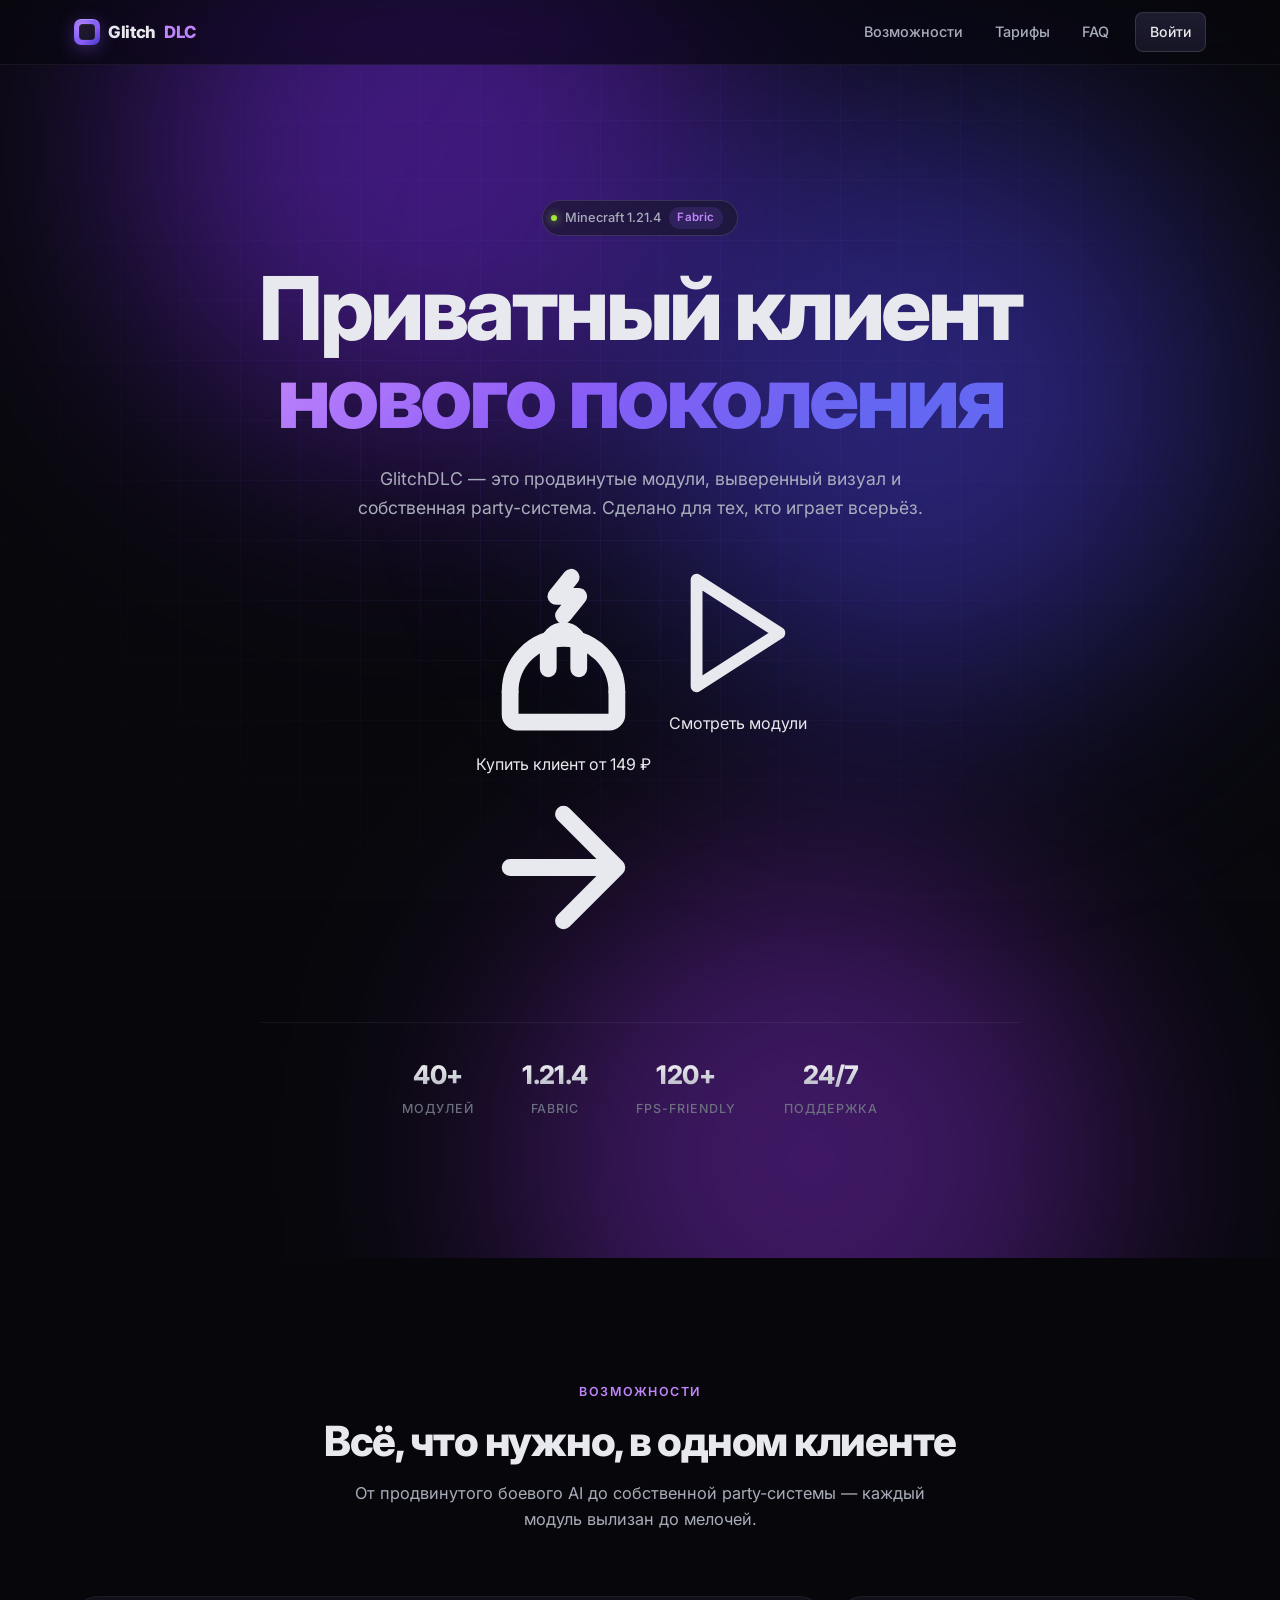
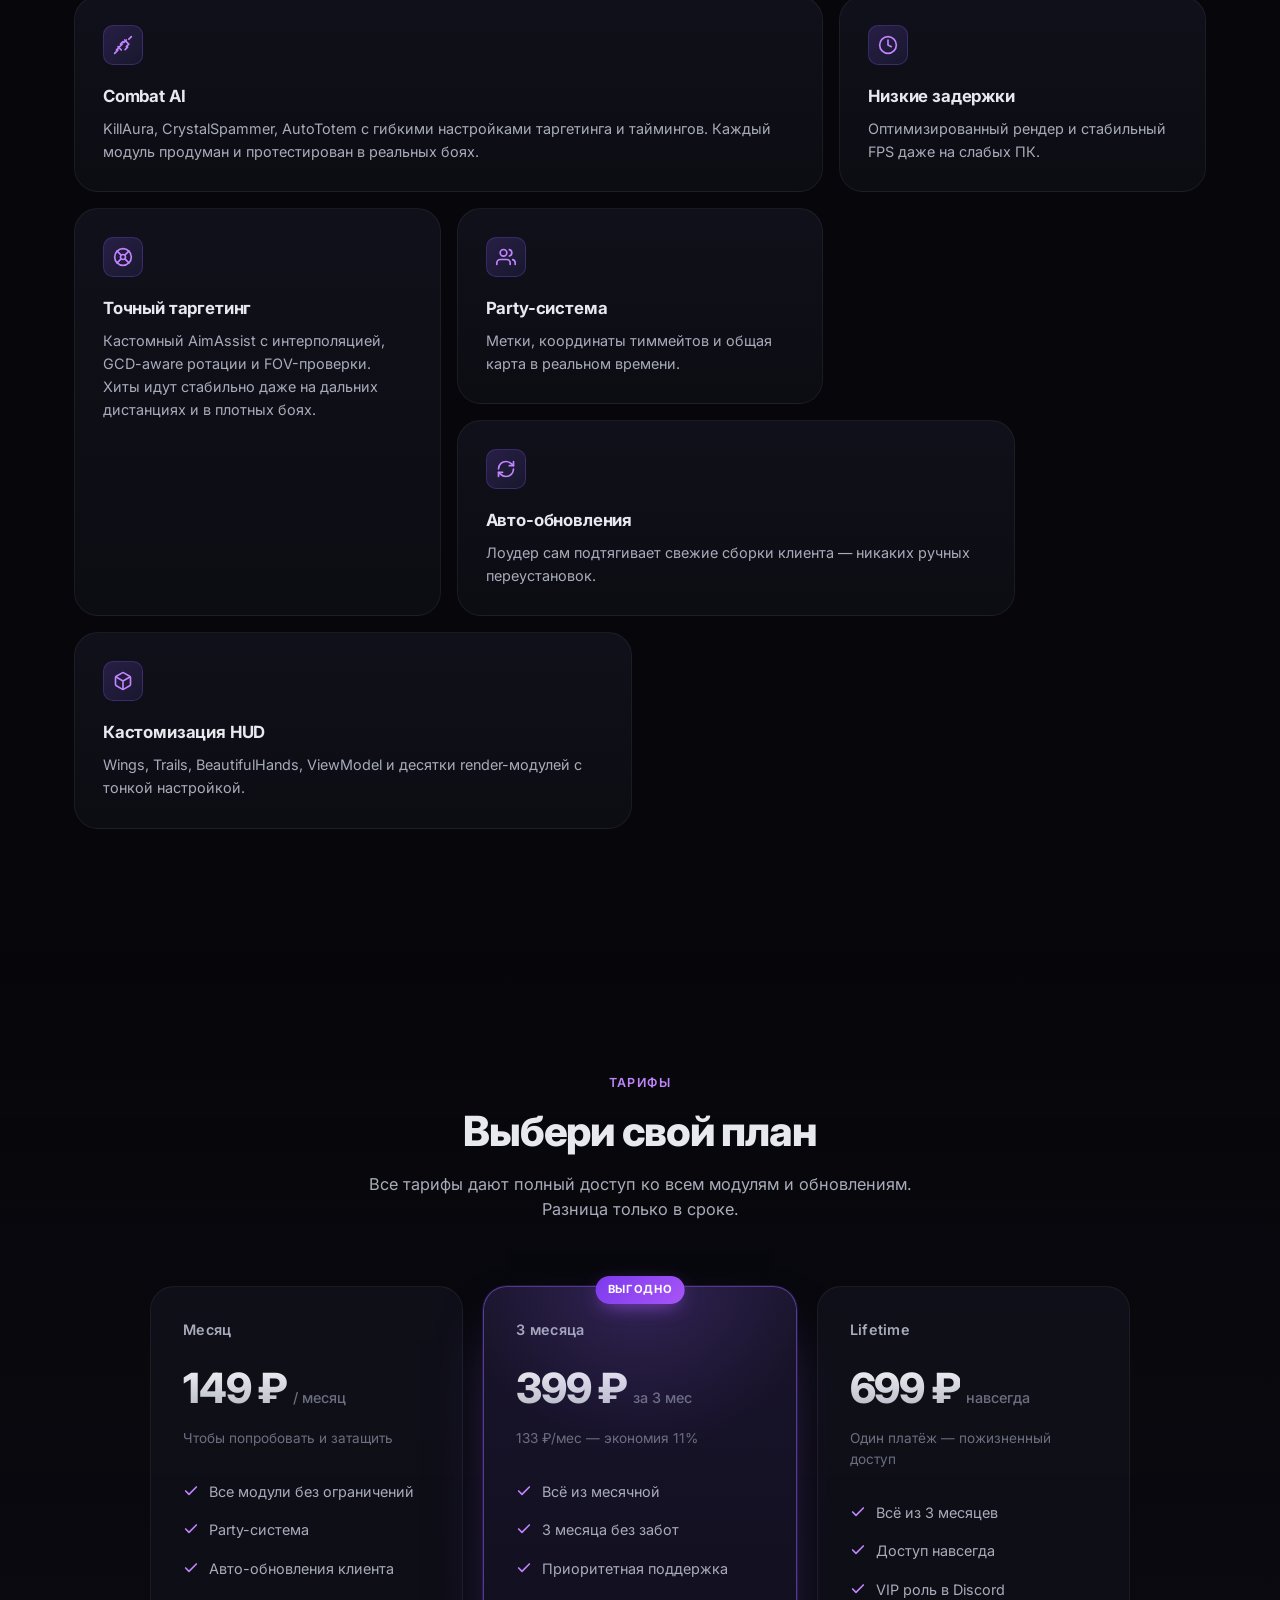
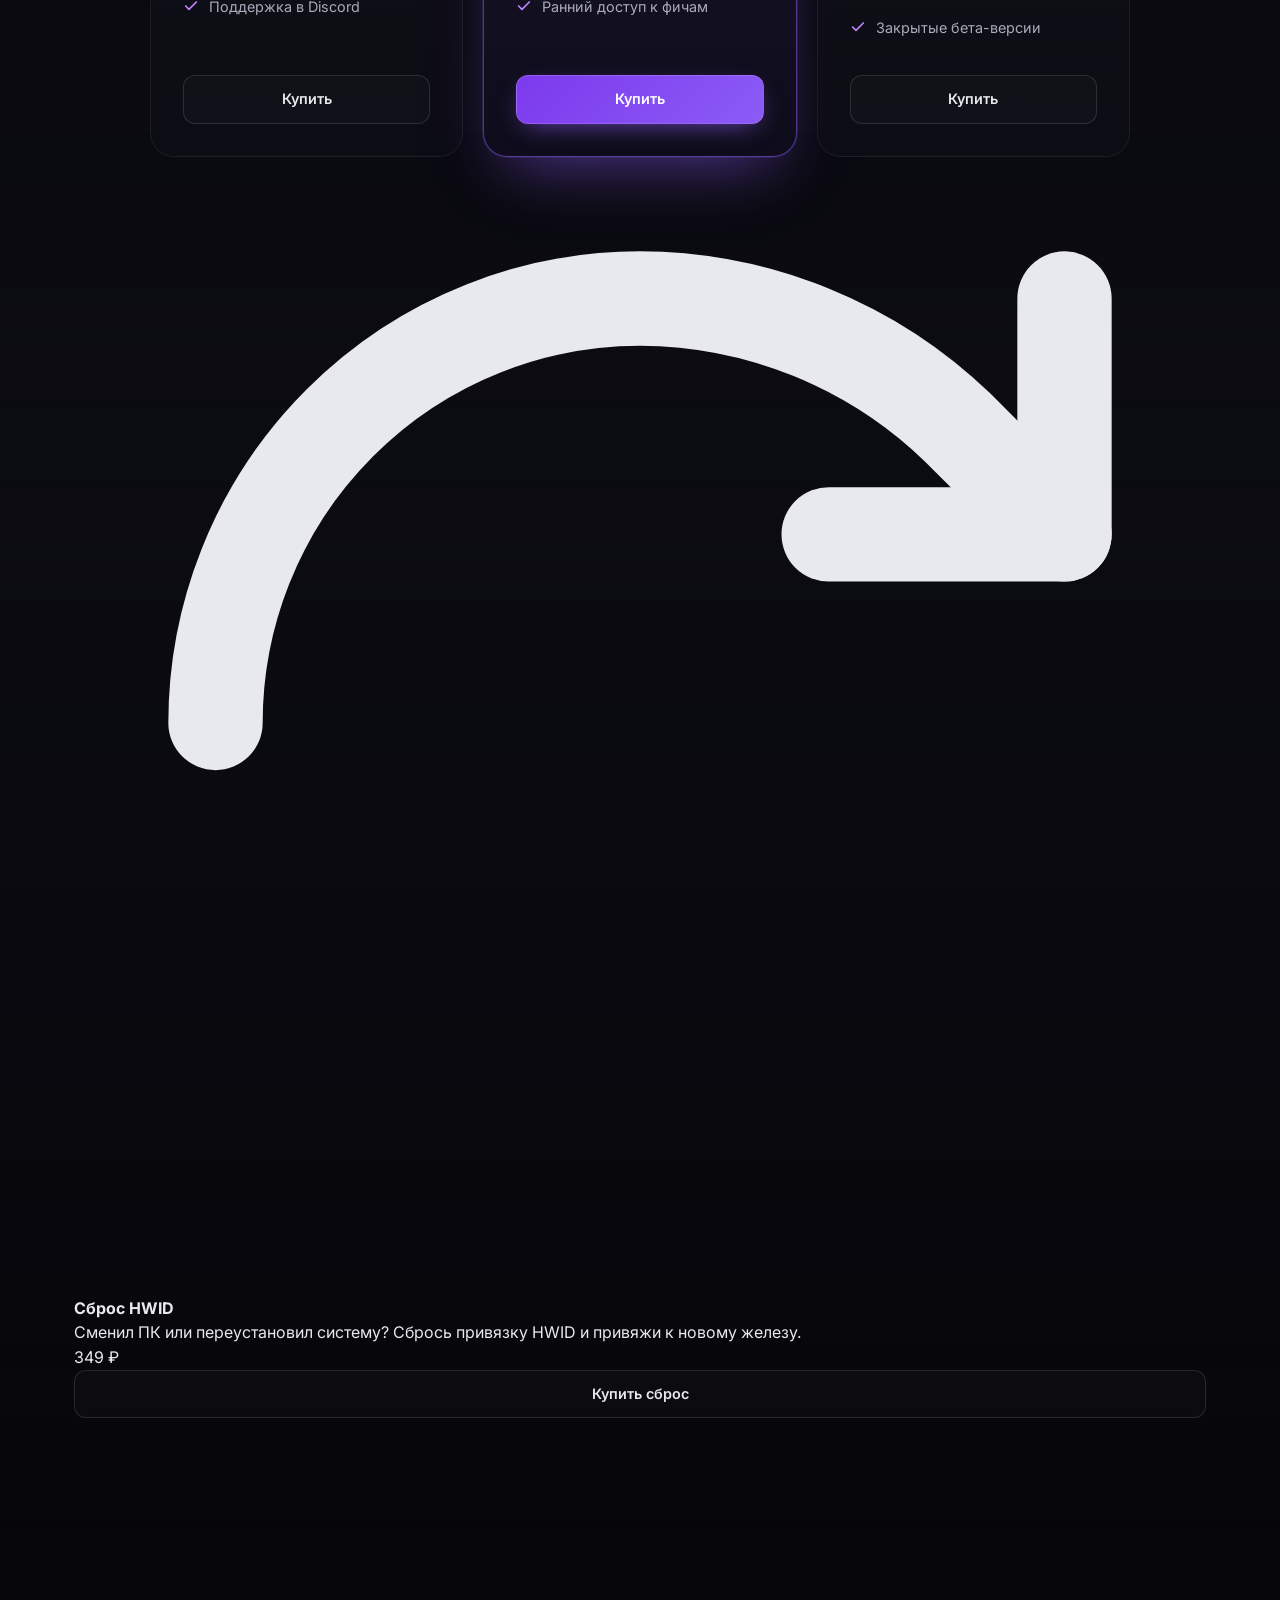
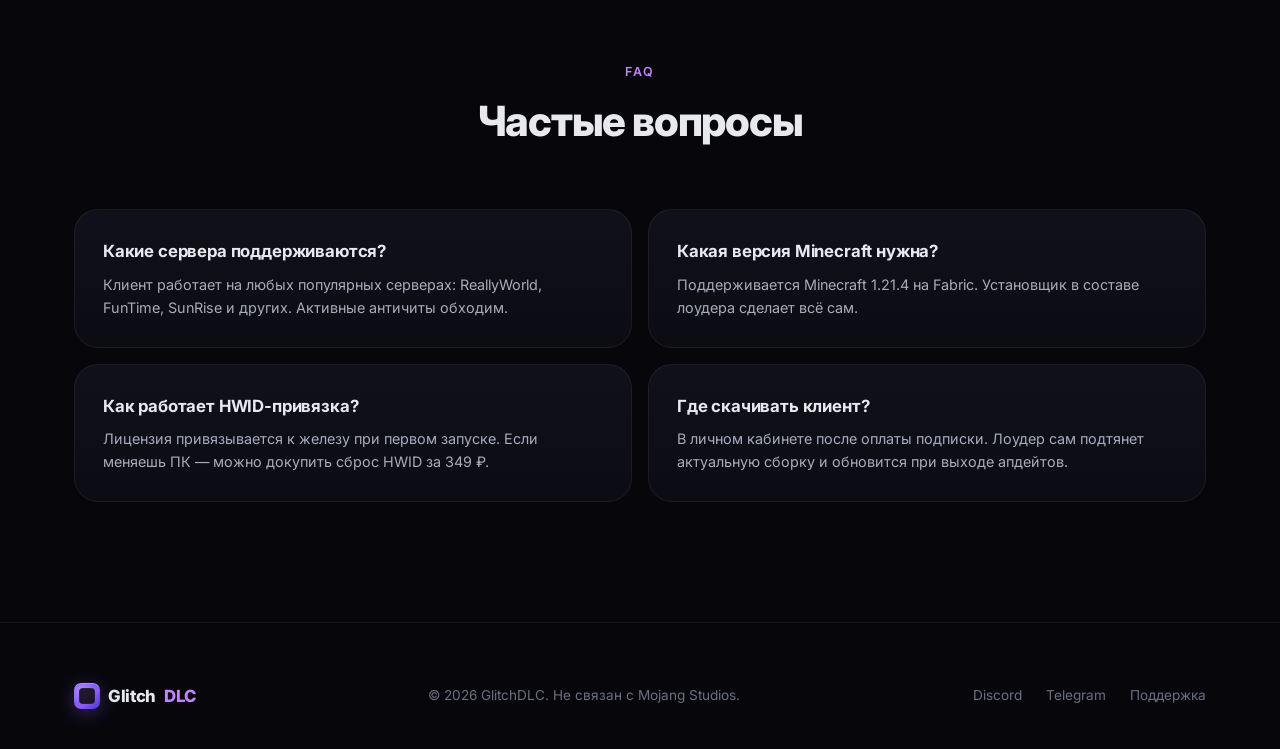
==== commit 9885e692: "Update index.html" ====
--- a/index.html
+++ b/index.html
@@ -23,8 +23,8 @@
       <a href="#features">Возможности</a>
       <a href="#pricing">Тарифы</a>
       <a href="#faq">FAQ</a>
-      <a href="dashboard.html" class="btn-nav btn-primary-nav" id="nav-dashboard">Кабинет</a>
-      <a href="login.html"     class="btn-nav" id="nav-login">Войти</a>
+      <a href="/dashboard" class="btn-nav btn-primary-nav" id="nav-dashboard">Кабинет</a>
+      <a href="/login"     class="btn-nav" id="nav-login">Войти</a>
     </div>
   </div>
 </nav>
@@ -54,13 +54,24 @@
     </p>
 
     <div class="hero-btns fade-in d3">
-      <a href="register.html" class="btn-primary">
-        Начать бесплатно
-        <svg viewBox="0 0 24 24" fill="none" stroke="currentColor" stroke-width="2.2" stroke-linecap="round" stroke-linejoin="round"><path d="M5 12h14M12 5l7 7-7 7"/></svg>
+      <a href="/register" class="btn-cta-main">
+        <span class="btn-cta-shimmer"></span>
+        <span class="btn-cta-icon">
+          <svg viewBox="0 0 24 24" fill="none" stroke="currentColor" stroke-width="2.2" stroke-linecap="round" stroke-linejoin="round"><path d="m13 2-2 2.5h3L12 7"/><path d="M10 14v-3a2 2 0 0 1 2-2h0a2 2 0 0 1 2 2v3"/><path d="M5 17a7 7 0 0 1 14 0"/><path d="M19 17v3a1 1 0 0 1-1 1H6a1 1 0 0 1-1-1v-3"/></svg>
+        </span>
+        <span class="btn-cta-text">
+          Купить клиент
+          <span class="btn-cta-sub">от 149 ₽</span>
+        </span>
+        <span class="btn-cta-arrow">
+          <svg viewBox="0 0 24 24" fill="none" stroke="currentColor" stroke-width="2.2" stroke-linecap="round" stroke-linejoin="round"><path d="M5 12h14M12 5l7 7-7 7"/></svg>
+        </span>
       </a>
-      <a href="#features" class="btn-ghost">
-        <svg viewBox="0 0 24 24" fill="none" stroke="currentColor" stroke-width="2" stroke-linecap="round" stroke-linejoin="round"><circle cx="12" cy="12" r="10"/><path d="M12 16v-4M12 8h.01"/></svg>
-        Узнать больше
+      <a href="#features" class="btn-cta-secondary">
+        <span class="btn-cta-icon-sec">
+          <svg viewBox="0 0 24 24" fill="none" stroke="currentColor" stroke-width="2" stroke-linecap="round" stroke-linejoin="round"><polygon points="5 3 19 12 5 21 5 3"/></svg>
+        </span>
+        Смотреть модули
       </a>
     </div>
 
@@ -71,15 +82,15 @@
       </div>
       <div class="hero-stat">
         <div class="value">1.21.4</div>
-        <div class="label">Версия MC</div>
+        <div class="label">Fabric</div>
+      </div>
+      <div class="hero-stat">
+        <div class="value">120+</div>
+        <div class="label">FPS-friendly</div>
       </div>
       <div class="hero-stat">
         <div class="value">24/7</div>
         <div class="label">Поддержка</div>
-      </div>
-      <div class="hero-stat">
-        <div class="value">99.9%</div>
-        <div class="label">Аптайм</div>
       </div>
     </div>
   </div>
@@ -114,10 +125,10 @@
 
       <div class="feature f-tall">
         <span class="feature-icon">
-          <svg viewBox="0 0 24 24" fill="none" stroke="currentColor" stroke-width="2" stroke-linecap="round" stroke-linejoin="round"><path d="M12 22s8-4 8-10V5l-8-3-8 3v7c0 6 8 10 8 10Z"/><path d="m9 12 2 2 4-4"/></svg>
-        </span>
-        <h3>Защита уровня enterprise</h3>
-        <p>Многоступенчатая обфускация: Grunt, ProGuard и Remap. HWID-привязка через лоудер, anti-debug и проверка целостности на лету.</p>
+          <svg viewBox="0 0 24 24" fill="none" stroke="currentColor" stroke-width="2" stroke-linecap="round" stroke-linejoin="round"><circle cx="12" cy="12" r="10"/><path d="m4.93 4.93 4.24 4.24M14.83 14.83l4.24 4.24M14.83 9.17l4.24-4.24M14.83 9.17l3.53-3.53M4.93 19.07l4.24-4.24"/><circle cx="12" cy="12" r="3"/></svg>
+        </span>
+        <h3>Точный таргетинг</h3>
+        <p>Кастомный AimAssist с интерполяцией, GCD-aware ротации и FOV-проверки. Хиты идут стабильно даже на дальних дистанциях и в плотных боях.</p>
       </div>
 
       <div class="feature f-third">
@@ -154,59 +165,75 @@
     <div class="section-head">
       <div class="section-eyebrow">Тарифы</div>
       <h2 class="section-title">Выбери свой план</h2>
-      <p class="section-sub">Начни бесплатно или сразу получи полный доступ ко всем функциям.</p>
+      <p class="section-sub">Все тарифы дают полный доступ ко всем модулям и обновлениям. Разница только в сроке.</p>
     </div>
 
     <div class="pricing-grid">
 
       <div class="plan">
-        <div class="plan-name">Basic</div>
+        <div class="plan-name">Месяц</div>
         <div class="plan-price">
-          <span class="num">0 ₽</span>
-        </div>
-        <div class="plan-desc">Стартовый набор для знакомства с клиентом</div>
-        <ul class="plan-features">
-          <li><svg viewBox="0 0 24 24" fill="none" stroke="currentColor" stroke-width="2.5" stroke-linecap="round" stroke-linejoin="round"><polyline points="20 6 9 17 4 12"/></svg>Базовые render-модули</li>
-          <li><svg viewBox="0 0 24 24" fill="none" stroke="currentColor" stroke-width="2.5" stroke-linecap="round" stroke-linejoin="round"><polyline points="20 6 9 17 4 12"/></svg>Party-система</li>
-          <li class="muted"><svg viewBox="0 0 24 24" fill="none" stroke="currentColor" stroke-width="2.5" stroke-linecap="round" stroke-linejoin="round"><line x1="18" y1="6" x2="6" y2="18"/><line x1="6" y1="6" x2="18" y2="18"/></svg>Combat-модули</li>
-          <li class="muted"><svg viewBox="0 0 24 24" fill="none" stroke="currentColor" stroke-width="2.5" stroke-linecap="round" stroke-linejoin="round"><line x1="18" y1="6" x2="6" y2="18"/><line x1="6" y1="6" x2="18" y2="18"/></svg>Приоритетная поддержка</li>
-        </ul>
-        <a href="register.html" class="btn-plan">Начать</a>
-      </div>
-
-      <div class="plan popular">
-        <div class="plan-badge">Популярное</div>
-        <div class="plan-name">Premium</div>
-        <div class="plan-price">
-          <span class="num">299 ₽</span>
+          <span class="num">149 ₽</span>
           <span class="per">/ месяц</span>
         </div>
-        <div class="plan-desc">Полный доступ ко всем функциям клиента</div>
+        <div class="plan-desc">Чтобы попробовать и затащить</div>
         <ul class="plan-features">
           <li><svg viewBox="0 0 24 24" fill="none" stroke="currentColor" stroke-width="2.5" stroke-linecap="round" stroke-linejoin="round"><polyline points="20 6 9 17 4 12"/></svg>Все модули без ограничений</li>
           <li><svg viewBox="0 0 24 24" fill="none" stroke="currentColor" stroke-width="2.5" stroke-linecap="round" stroke-linejoin="round"><polyline points="20 6 9 17 4 12"/></svg>Party-система</li>
+          <li><svg viewBox="0 0 24 24" fill="none" stroke="currentColor" stroke-width="2.5" stroke-linecap="round" stroke-linejoin="round"><polyline points="20 6 9 17 4 12"/></svg>Авто-обновления клиента</li>
+          <li><svg viewBox="0 0 24 24" fill="none" stroke="currentColor" stroke-width="2.5" stroke-linecap="round" stroke-linejoin="round"><polyline points="20 6 9 17 4 12"/></svg>Поддержка в Discord</li>
+        </ul>
+        <a href="/register" class="btn-plan">Купить</a>
+      </div>
+
+      <div class="plan popular">
+        <div class="plan-badge">Выгодно</div>
+        <div class="plan-name">3 месяца</div>
+        <div class="plan-price">
+          <span class="num">399 ₽</span>
+          <span class="per">за 3 мес</span>
+        </div>
+        <div class="plan-desc">133 ₽/мес — экономия 11%</div>
+        <ul class="plan-features">
+          <li><svg viewBox="0 0 24 24" fill="none" stroke="currentColor" stroke-width="2.5" stroke-linecap="round" stroke-linejoin="round"><polyline points="20 6 9 17 4 12"/></svg>Всё из месячной</li>
+          <li><svg viewBox="0 0 24 24" fill="none" stroke="currentColor" stroke-width="2.5" stroke-linecap="round" stroke-linejoin="round"><polyline points="20 6 9 17 4 12"/></svg>3 месяца без забот</li>
           <li><svg viewBox="0 0 24 24" fill="none" stroke="currentColor" stroke-width="2.5" stroke-linecap="round" stroke-linejoin="round"><polyline points="20 6 9 17 4 12"/></svg>Приоритетная поддержка</li>
-          <li><svg viewBox="0 0 24 24" fill="none" stroke="currentColor" stroke-width="2.5" stroke-linecap="round" stroke-linejoin="round"><polyline points="20 6 9 17 4 12"/></svg>Ранний доступ к обновлениям</li>
+          <li><svg viewBox="0 0 24 24" fill="none" stroke="currentColor" stroke-width="2.5" stroke-linecap="round" stroke-linejoin="round"><polyline points="20 6 9 17 4 12"/></svg>Ранний доступ к фичам</li>
         </ul>
-        <a href="register.html" class="btn-plan btn-plan-primary">Купить</a>
+        <a href="/register" class="btn-plan btn-plan-primary">Купить</a>
       </div>
 
       <div class="plan">
         <div class="plan-name">Lifetime</div>
         <div class="plan-price">
-          <span class="num">1499 ₽</span>
+          <span class="num">699 ₽</span>
           <span class="per">навсегда</span>
         </div>
         <div class="plan-desc">Один платёж — пожизненный доступ</div>
         <ul class="plan-features">
-          <li><svg viewBox="0 0 24 24" fill="none" stroke="currentColor" stroke-width="2.5" stroke-linecap="round" stroke-linejoin="round"><polyline points="20 6 9 17 4 12"/></svg>Всё из Premium</li>
+          <li><svg viewBox="0 0 24 24" fill="none" stroke="currentColor" stroke-width="2.5" stroke-linecap="round" stroke-linejoin="round"><polyline points="20 6 9 17 4 12"/></svg>Всё из 3 месяцев</li>
           <li><svg viewBox="0 0 24 24" fill="none" stroke="currentColor" stroke-width="2.5" stroke-linecap="round" stroke-linejoin="round"><polyline points="20 6 9 17 4 12"/></svg>Доступ навсегда</li>
-          <li><svg viewBox="0 0 24 24" fill="none" stroke="currentColor" stroke-width="2.5" stroke-linecap="round" stroke-linejoin="round"><polyline points="20 6 9 17 4 12"/></svg>VIP статус в Discord</li>
+          <li><svg viewBox="0 0 24 24" fill="none" stroke="currentColor" stroke-width="2.5" stroke-linecap="round" stroke-linejoin="round"><polyline points="20 6 9 17 4 12"/></svg>VIP роль в Discord</li>
           <li><svg viewBox="0 0 24 24" fill="none" stroke="currentColor" stroke-width="2.5" stroke-linecap="round" stroke-linejoin="round"><polyline points="20 6 9 17 4 12"/></svg>Закрытые бета-версии</li>
         </ul>
-        <a href="register.html" class="btn-plan">Купить</a>
-      </div>
-
+        <a href="/register" class="btn-plan">Купить</a>
+      </div>
+
+    </div>
+
+    <!-- HWID reset addon -->
+    <div class="addon-card">
+      <div class="addon-icon">
+        <svg viewBox="0 0 24 24" fill="none" stroke="currentColor" stroke-width="2" stroke-linecap="round" stroke-linejoin="round"><path d="M3 12a9 9 0 0 1 9-9 9.75 9.75 0 0 1 6.74 2.74L21 8"/><path d="M21 3v5h-5"/></svg>
+      </div>
+      <div class="addon-text">
+        <h4>Сброс HWID</h4>
+        <p>Сменил ПК или переустановил систему? Сбрось привязку HWID и привяжи к новому железу.</p>
+      </div>
+      <div class="addon-price">
+        <span class="addon-num">349 ₽</span>
+        <a href="/register" class="btn-plan addon-btn">Купить сброс</a>
+      </div>
     </div>
   </div>
 </section>
@@ -221,20 +248,20 @@
 
     <div class="features-grid">
       <div class="feature f-half">
-        <h3>Это безопасно?</h3>
-        <p>Лоудер использует HWID-привязку и серверную проверку лицензии. Без активной подписки и совпадения HWID запуск невозможен.</p>
+        <h3>Какие сервера поддерживаются?</h3>
+        <p>Клиент работает на любых популярных серверах: ReallyWorld, FunTime, SunRise и других. Активные античиты обходим.</p>
       </div>
       <div class="feature f-half">
         <h3>Какая версия Minecraft нужна?</h3>
         <p>Поддерживается Minecraft 1.21.4 на Fabric. Установщик в составе лоудера сделает всё сам.</p>
       </div>
       <div class="feature f-half">
-        <h3>Можно вернуть деньги?</h3>
-        <p>Да, в течение 24 часов после покупки, если ты ещё не активировал лицензию на ПК.</p>
+        <h3>Как работает HWID-привязка?</h3>
+        <p>Лицензия привязывается к железу при первом запуске. Если меняешь ПК — можно докупить сброс HWID за 349 ₽.</p>
       </div>
       <div class="feature f-half">
         <h3>Где скачивать клиент?</h3>
-        <p>В личном кабинете после покупки подписки. Лоудер сам подтянет актуальную сборку.</p>
+        <p>В личном кабинете после оплаты подписки. Лоудер сам подтянет актуальную сборку и обновится при выходе апдейтов.</p>
       </div>
     </div>
   </div>
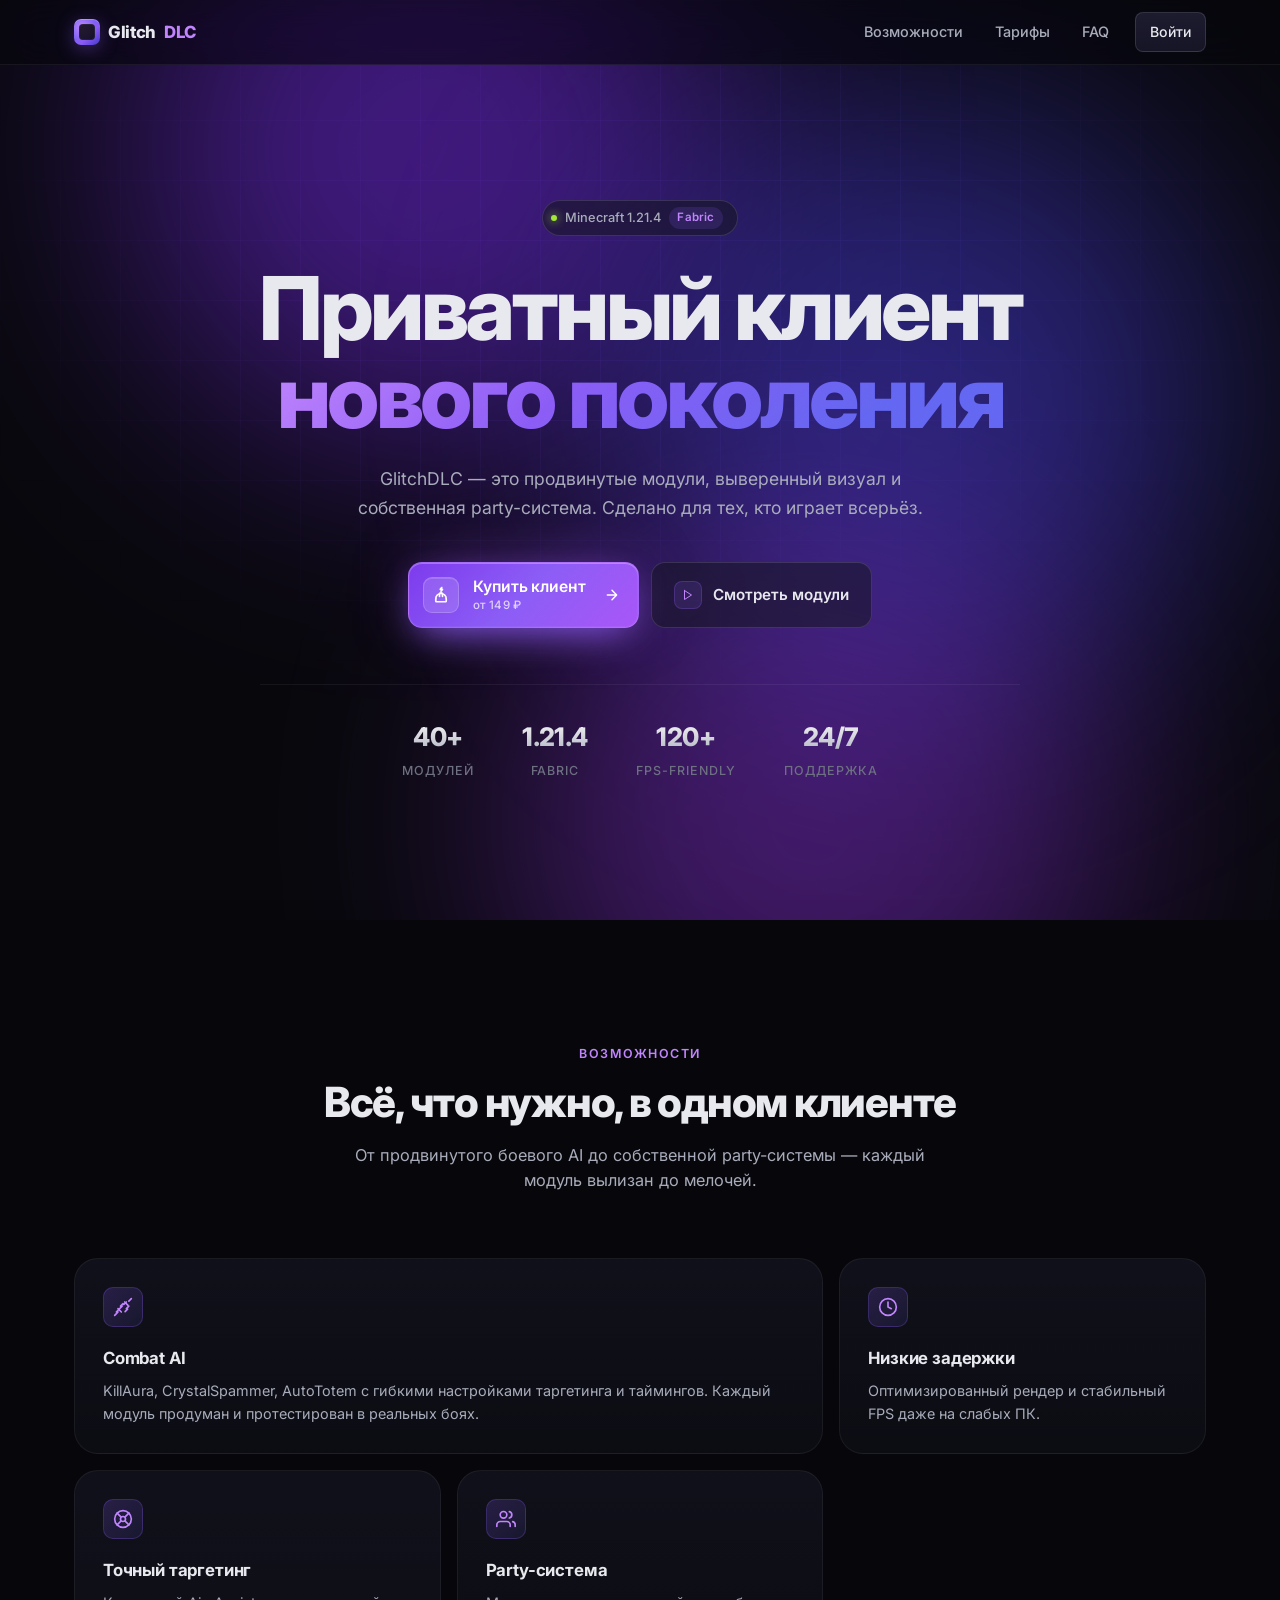
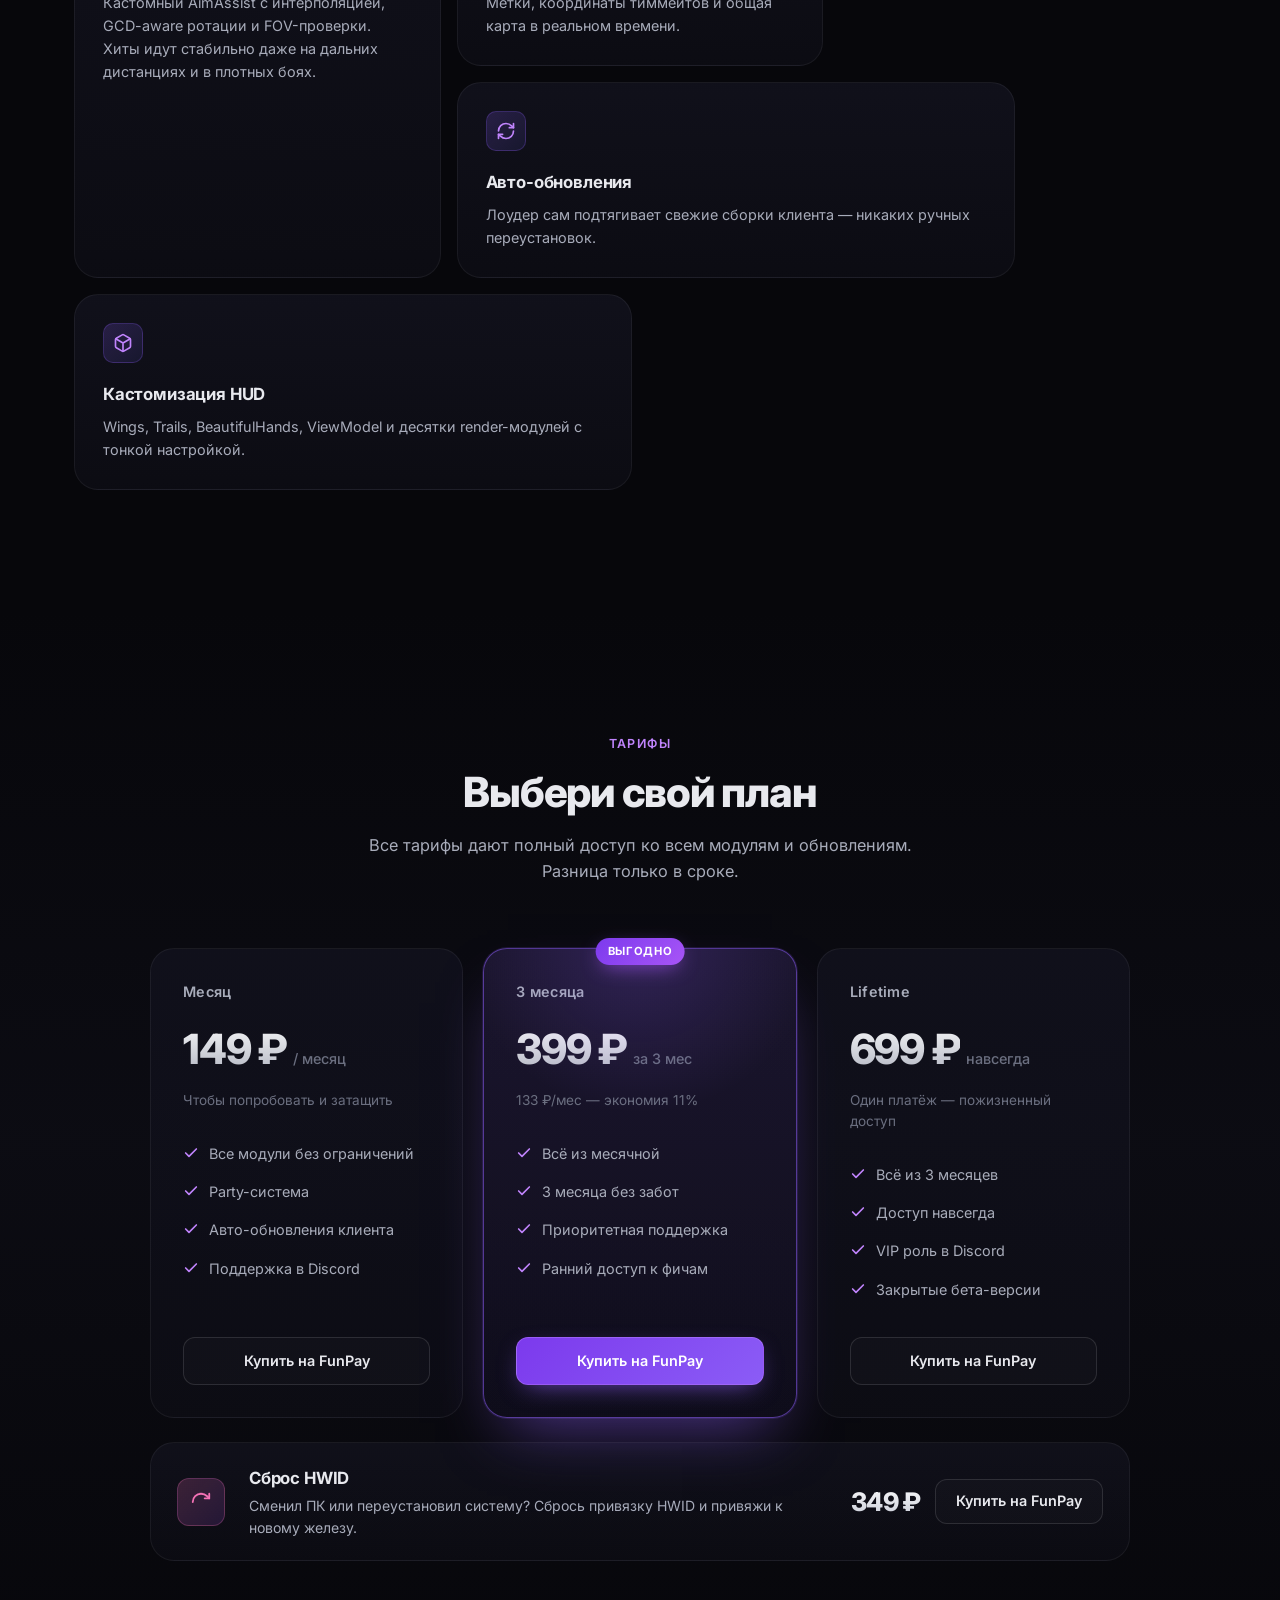
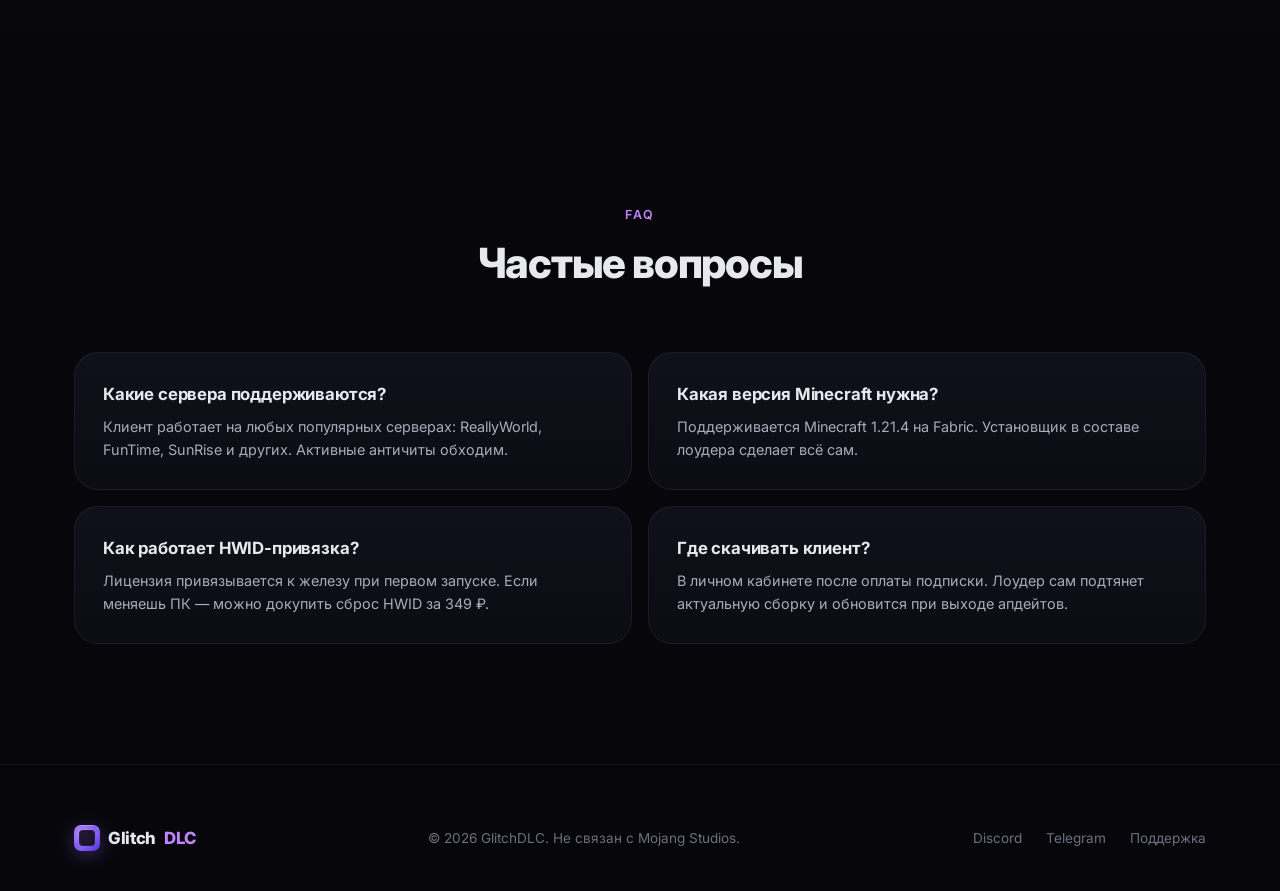
==== commit 45669b52: "Update index.html" ====
--- a/index.html
+++ b/index.html
@@ -183,7 +183,7 @@
           <li><svg viewBox="0 0 24 24" fill="none" stroke="currentColor" stroke-width="2.5" stroke-linecap="round" stroke-linejoin="round"><polyline points="20 6 9 17 4 12"/></svg>Авто-обновления клиента</li>
           <li><svg viewBox="0 0 24 24" fill="none" stroke="currentColor" stroke-width="2.5" stroke-linecap="round" stroke-linejoin="round"><polyline points="20 6 9 17 4 12"/></svg>Поддержка в Discord</li>
         </ul>
-        <a href="/register" class="btn-plan">Купить</a>
+        <a href="https://funpay.com/" target="_blank" rel="noopener" class="btn-plan" data-funpay="month">Купить на FunPay</a>
       </div>
 
       <div class="plan popular">
@@ -200,7 +200,7 @@
           <li><svg viewBox="0 0 24 24" fill="none" stroke="currentColor" stroke-width="2.5" stroke-linecap="round" stroke-linejoin="round"><polyline points="20 6 9 17 4 12"/></svg>Приоритетная поддержка</li>
           <li><svg viewBox="0 0 24 24" fill="none" stroke="currentColor" stroke-width="2.5" stroke-linecap="round" stroke-linejoin="round"><polyline points="20 6 9 17 4 12"/></svg>Ранний доступ к фичам</li>
         </ul>
-        <a href="/register" class="btn-plan btn-plan-primary">Купить</a>
+        <a href="https://funpay.com/" target="_blank" rel="noopener" class="btn-plan btn-plan-primary" data-funpay="quarter">Купить на FunPay</a>
       </div>
 
       <div class="plan">
@@ -216,7 +216,7 @@
           <li><svg viewBox="0 0 24 24" fill="none" stroke="currentColor" stroke-width="2.5" stroke-linecap="round" stroke-linejoin="round"><polyline points="20 6 9 17 4 12"/></svg>VIP роль в Discord</li>
           <li><svg viewBox="0 0 24 24" fill="none" stroke="currentColor" stroke-width="2.5" stroke-linecap="round" stroke-linejoin="round"><polyline points="20 6 9 17 4 12"/></svg>Закрытые бета-версии</li>
         </ul>
-        <a href="/register" class="btn-plan">Купить</a>
+        <a href="https://funpay.com/" target="_blank" rel="noopener" class="btn-plan" data-funpay="lifetime">Купить на FunPay</a>
       </div>
 
     </div>
@@ -232,7 +232,7 @@
       </div>
       <div class="addon-price">
         <span class="addon-num">349 ₽</span>
-        <a href="/register" class="btn-plan addon-btn">Купить сброс</a>
+        <a href="https://funpay.com/" target="_blank" rel="noopener" class="btn-plan addon-btn" data-funpay="hwid_reset">Купить на FunPay</a>
       </div>
     </div>
   </div>
--- a/style.css
+++ b/style.css
@@ -814,3 +814,178 @@
 .fade-in.d3 { animation-delay: .24s; }
 .fade-in.d4 { animation-delay: .32s; }
 @keyframes fadeIn { to { opacity: 1; transform: translateY(0); } }
+
+
+/* ─────────────────────────────────────────────────────────────
+   HERO CTA BUTTONS — премиум стиль
+   ───────────────────────────────────────────────────────────── */
+
+.btn-cta-main {
+  position: relative;
+  display: inline-flex;
+  align-items: center;
+  gap: 14px;
+  padding: 14px 18px 14px 14px;
+  border-radius: 14px;
+  background:
+    linear-gradient(135deg, #7c3aed 0%, #8b5cf6 50%, #a855f7 100%);
+  color: #fff;
+  font-weight: 600;
+  letter-spacing: -.005em;
+  border: 1px solid rgba(192, 132, 252, .5);
+  overflow: hidden;
+  isolation: isolate;
+  transition: transform .2s, box-shadow .25s;
+  box-shadow:
+    0 0 0 1px rgba(255, 255, 255, .04) inset,
+    0 1px 0 rgba(255, 255, 255, .25) inset,
+    0 14px 36px -12px rgba(139, 92, 246, .85),
+    0 0 60px -10px rgba(168, 85, 247, .5);
+}
+.btn-cta-main:hover {
+  transform: translateY(-2px);
+  box-shadow:
+    0 0 0 1px rgba(255, 255, 255, .06) inset,
+    0 1px 0 rgba(255, 255, 255, .3) inset,
+    0 18px 44px -10px rgba(139, 92, 246, 1),
+    0 0 80px -10px rgba(168, 85, 247, .6);
+}
+
+/* shimmer */
+.btn-cta-shimmer {
+  position: absolute; inset: 0; z-index: -1;
+  background: linear-gradient(
+    105deg,
+    transparent 30%,
+    rgba(255, 255, 255, .25) 45%,
+    rgba(255, 255, 255, .35) 50%,
+    rgba(255, 255, 255, .25) 55%,
+    transparent 70%
+  );
+  transform: translateX(-100%);
+  pointer-events: none;
+}
+.btn-cta-main:hover .btn-cta-shimmer {
+  animation: shimmer 1.1s ease;
+}
+@keyframes shimmer {
+  to { transform: translateX(100%); }
+}
+
+.btn-cta-icon {
+  width: 36px; height: 36px;
+  flex-shrink: 0;
+  border-radius: 9px;
+  display: inline-flex; align-items: center; justify-content: center;
+  background: rgba(255, 255, 255, .14);
+  border: 1px solid rgba(255, 255, 255, .18);
+  box-shadow: inset 0 1px 0 rgba(255, 255, 255, .15);
+}
+.btn-cta-icon svg { width: 18px; height: 18px; }
+
+.btn-cta-text {
+  display: flex; flex-direction: column; align-items: flex-start;
+  line-height: 1.1;
+  font-size: .98rem;
+}
+.btn-cta-sub {
+  font-size: .72rem;
+  font-weight: 500;
+  color: rgba(255, 255, 255, .72);
+  margin-top: 3px;
+  letter-spacing: .01em;
+}
+
+.btn-cta-arrow {
+  display: inline-flex;
+  margin-left: 4px;
+  transition: transform .25s;
+}
+.btn-cta-arrow svg { width: 16px; height: 16px; }
+.btn-cta-main:hover .btn-cta-arrow { transform: translateX(4px); }
+
+/* secondary */
+.btn-cta-secondary {
+  position: relative;
+  display: inline-flex;
+  align-items: center;
+  gap: 11px;
+  padding: 14px 22px;
+  border-radius: 14px;
+  background: rgba(20, 20, 32, .55);
+  backdrop-filter: blur(8px);
+  border: 1px solid var(--line-strong);
+  color: var(--text);
+  font-weight: 600;
+  font-size: .95rem;
+  transition: border-color .2s, background .2s, transform .2s;
+}
+.btn-cta-secondary:hover {
+  border-color: rgba(139, 92, 246, .55);
+  background: rgba(40, 30, 70, .55);
+  transform: translateY(-1px);
+}
+.btn-cta-icon-sec {
+  width: 28px; height: 28px;
+  border-radius: 8px;
+  display: inline-flex; align-items: center; justify-content: center;
+  background: rgba(139, 92, 246, .15);
+  border: 1px solid rgba(139, 92, 246, .25);
+  color: var(--brand-2);
+}
+.btn-cta-icon-sec svg { width: 12px; height: 12px; margin-left: 1px; }
+
+/* старые классы оставляем — пригодятся в других местах */
+
+/* ─────────────────────────────────────────────────────────────
+   ADDON CARD (HWID reset)
+   ───────────────────────────────────────────────────────────── */
+.addon-card {
+  margin-top: 24px;
+  max-width: 980px;
+  margin-left: auto;
+  margin-right: auto;
+  display: flex;
+  align-items: center;
+  gap: 24px;
+  padding: 22px 26px;
+  border-radius: var(--r-xl);
+  background:
+    linear-gradient(180deg, rgba(22, 22, 36, .55), rgba(15, 15, 24, .55));
+  border: 1px solid var(--line);
+  flex-wrap: wrap;
+}
+.addon-card:hover { border-color: rgba(139, 92, 246, .25); }
+
+.addon-icon {
+  flex-shrink: 0;
+  width: 48px; height: 48px;
+  border-radius: 12px;
+  display: inline-flex; align-items: center; justify-content: center;
+  background: linear-gradient(135deg, rgba(244, 114, 182, .2), rgba(168, 85, 247, .15));
+  border: 1px solid rgba(244, 114, 182, .25);
+  color: var(--pink);
+}
+.addon-icon svg { width: 22px; height: 22px; }
+
+.addon-text { flex: 1; min-width: 220px; }
+.addon-text h4 { font-size: 1.05rem; font-weight: 700; margin-bottom: 4px; letter-spacing: -.01em; }
+.addon-text p { color: var(--text-2); font-size: .88rem; line-height: 1.5; }
+
+.addon-price {
+  display: flex; align-items: center; gap: 14px;
+  margin-left: auto;
+  flex-wrap: wrap;
+}
+.addon-num {
+  font-size: 1.6rem; font-weight: 800; letter-spacing: -.02em;
+  background: linear-gradient(180deg, #fff, #c4c8d4);
+  -webkit-background-clip: text;
+  -webkit-text-fill-color: transparent;
+}
+.addon-btn { padding: 10px 20px !important; }
+
+@media (max-width: 600px) {
+  .addon-card { flex-direction: column; align-items: flex-start; text-align: left; }
+  .addon-price { margin-left: 0; width: 100%; justify-content: space-between; }
+}
